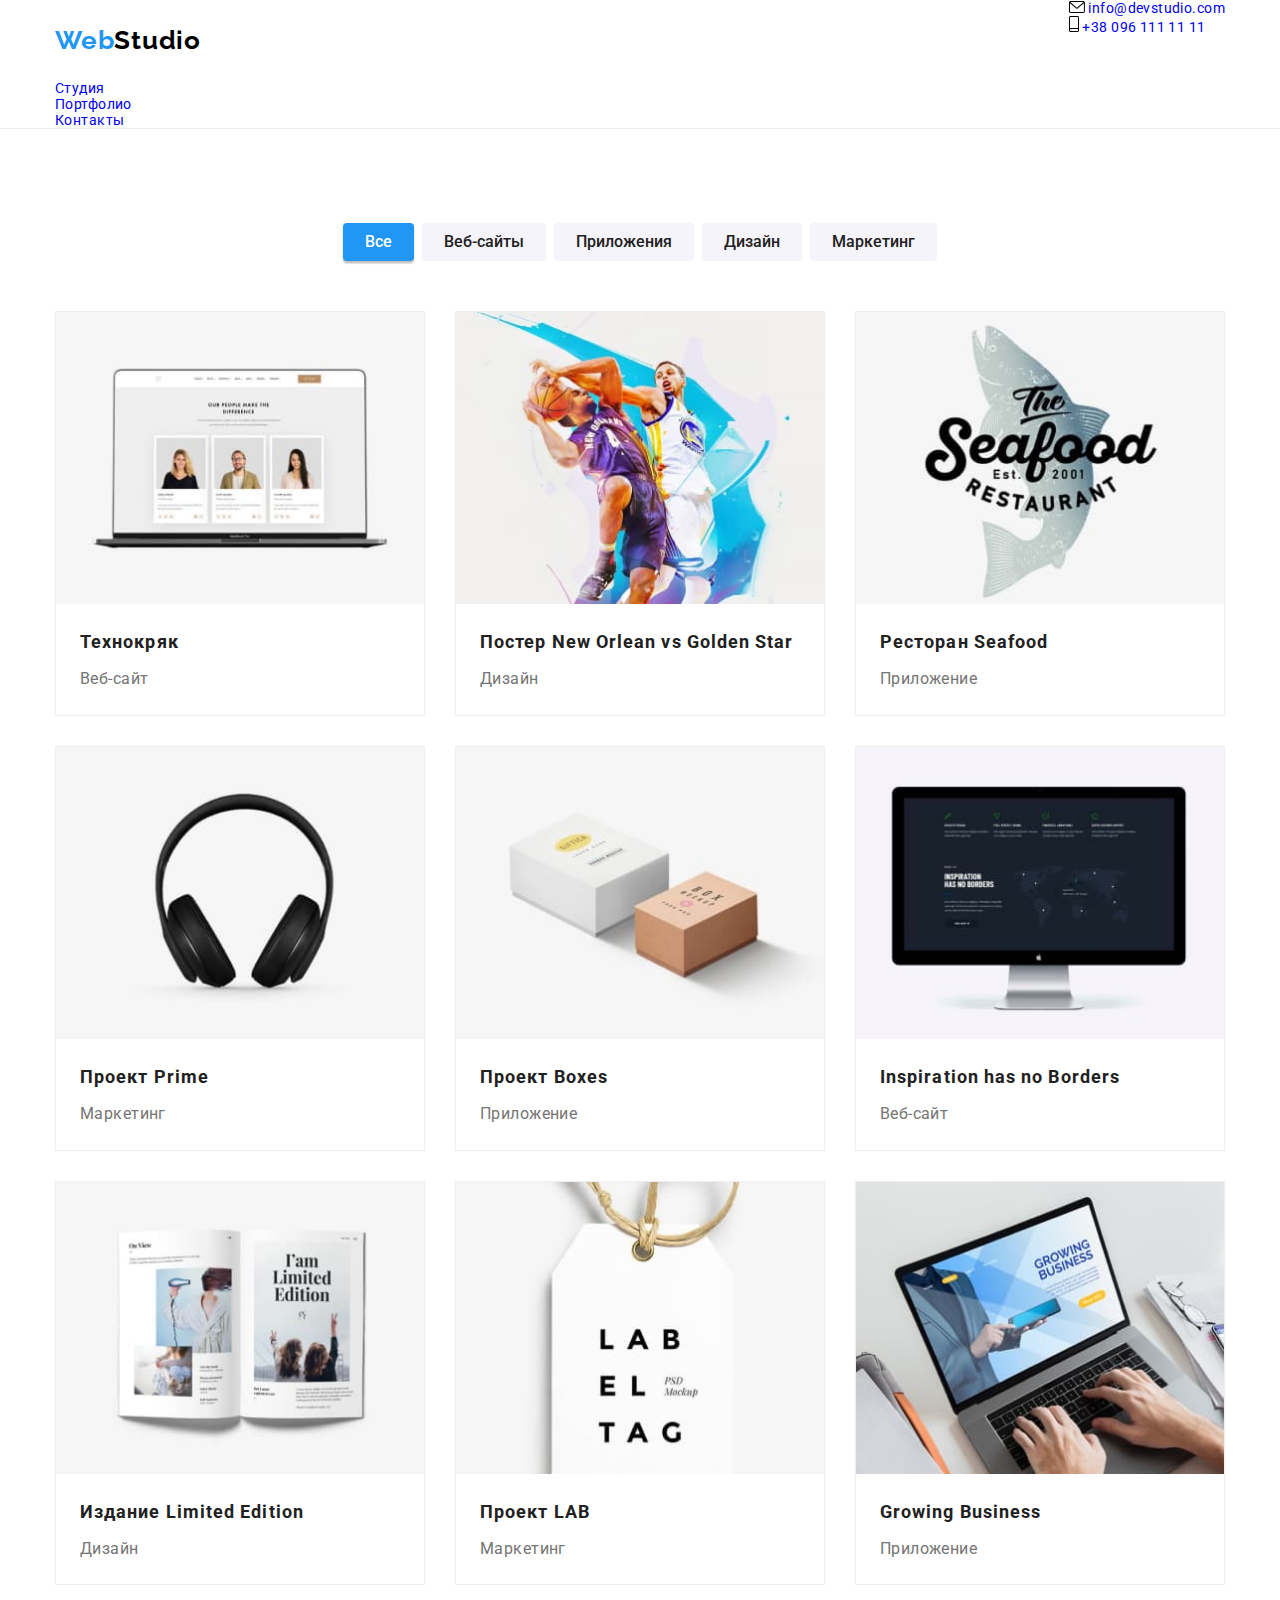
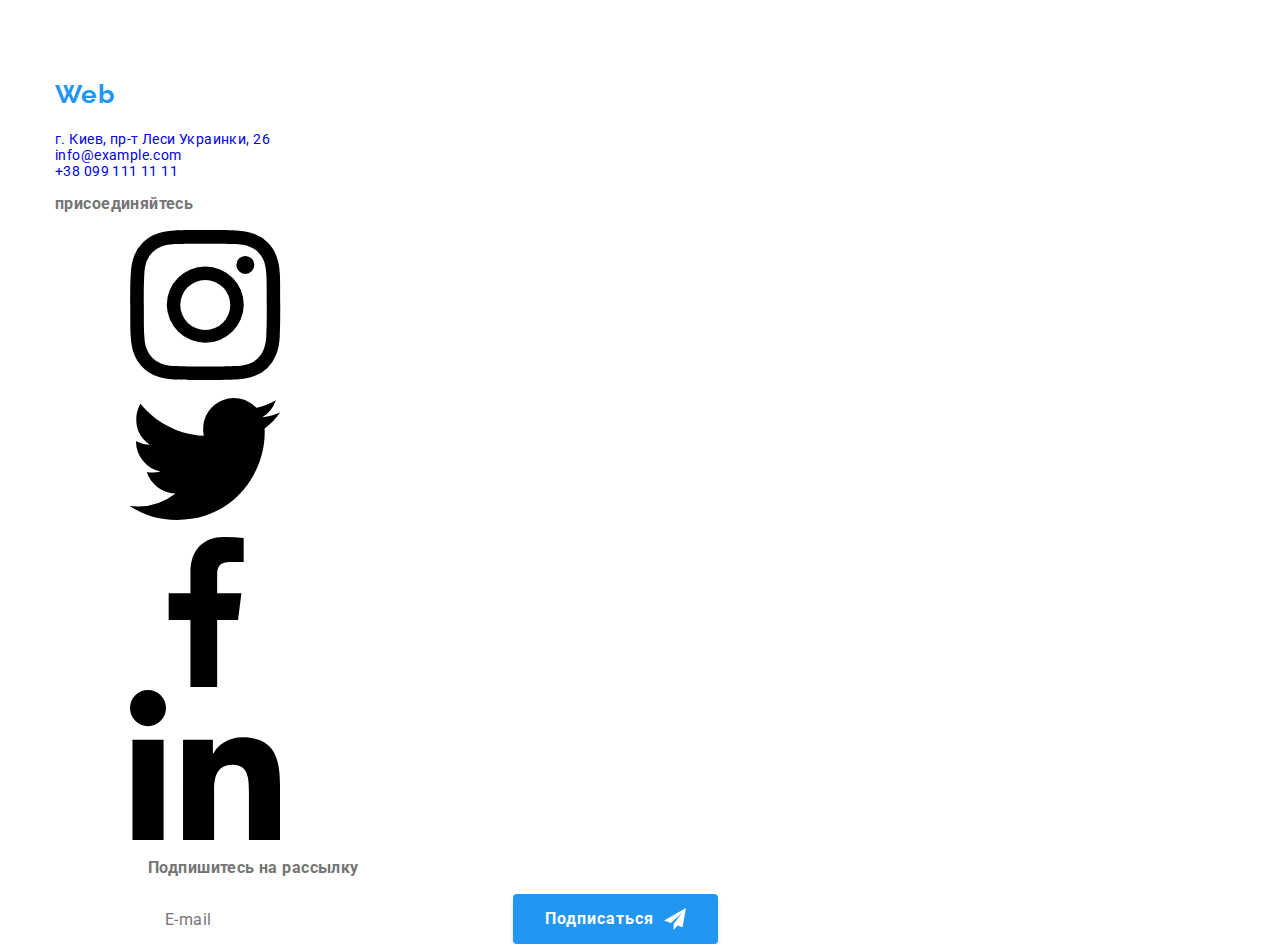
==== portfolio.html @ e9472a6f "Добавляет мобильное меню" ====
<!DOCTYPE html>
<html lang="ru">
<head>
    <meta charset="UTF-8">
    <meta name="viewport" content="width=device-width, initial-scale=1.0">
    <title>Portfolio</title>
    <link rel="preconnect" href="https://fonts.gstatic.com">
    <link href="https://fonts.googleapis.com/css2?family=Raleway:wght@700&family=Roboto:wght@400;500;700;900&display=swap" rel="stylesheet">
    <link rel="stylesheet" href="./css/main.min.css">
</head>
<body>
    <!-- Шапка страницы -->
    <header class="page-header">
        <!-- Главная навигация -->
        <div class="container main-nav">
    <nav class="page-header__nav">
        <a class="logo" href="./index.html">
            Web<span class="logo logo--studio">Studio</span>
        </a>
        <ul class="site-menu">
            <li class="site-menu__item"><a href="./index.html" class="site-menu__link">Студия</a></li>
            <li class="site-menu__item"><a href="#" class="site-menu__link current">Портфолио</a></li>
            <li class="site-menu__item"><a href="#" class="site-menu__link">Контакты</a></li>
        </ul>
    </nav>
    <ul class="contact-nav">
        <li class="contact-nav__item"><a href="mailto:info@devstudio.com" class="contact-nav__link">
            <svg class="contact-nav__icon" width="16" height="12">
                <use href="./images/icons.svg#icon-envelope"></use>
            </svg>
            info@devstudio.com</a></li>
        <li class="contact-nav__item"><a href="tel:+380961111111" class="contact-nav__link">
            <svg class="contact-nav__icon" width="10" height="16">
                <use href="./images/icons.svg#icon-smartphone"></use>
            </svg>
            +38 096 111 11 11</a></li> 
    </ul>    
        </div>
    </header>
    <main>
        <section class="portfolio">
            <div class="container">
                <h1 class="visually-hidden">Портфолио</h1>
            <ul class="portfolio__nav">
                <li class="portfolio__list">
                    <button type="button" class="portfolio__button current">Все</button>
                </li>
                <li class="portfolio__list">
                    <button type="button" class="portfolio__button">Веб-сайты</button>
                </li>
                <li class="portfolio__list">
                    <button type="button" class="portfolio__button">Приложения</button>
                </li>
                <li class="portfolio__list">
                    <button type="button" class="portfolio__button">Дизайн</button>
                </li>
                <li class="portfolio__list">
                    <button type="button" class="portfolio__button">Маркетинг</button>
                </li>
            </ul>
            <ul class="portfolio-set">
                <li class="portfolio-set__item">
                    <div class="portfolio-card">
                        <a href="#" class="portfolio-card__link">
                            <div class="portfolio-card__thumb">
                                <img src="./images/technokriak.jpg" alt="Технокряк" width="370">
                                <div class="portfolio-card__overlay">
                                    <p class="portfolio-card__desc">Технокряк это современная площадка распространения коронавируса. Компании используют эту платформу для цифрового шпионажа и атак на защищённые сервера конкурентов.</p>
                                </div>
                            </div>
                            <div class="card-card__content">
                                <h2 class="portfolio-card__title">Технокряк</h2>
                                <p class="portfolio-card__type">Веб-сайт</p>
                            </div>
                        </a>
                    </div>
                </li>
                <li class="portfolio-set__item">
                    <div class="portfolio-card">
                    <a href="#" class="portfolio-card__link">
                        <div class="portfolio-card__thumb">
                            <img src="./images/poster.jpg" alt="Постер New Orlean vs Golden Star" width="370">
                            <div class="portfolio-card__overlay">
                                <p class="portfolio-card__desc">Технокряк это современная площадка распространения коронавируса. Компании используют эту платформу для цифрового шпионажа и атак на защищённые сервера конкурентов.</p>
                            </div>                        
                        </div>
                    <div class="card-card__content">
                        <h2 class="portfolio-card__title">Постер New Orlean vs Golden Star</h2>
                        <p class="portfolio-card__type">Дизайн</p>
                    </div>
                    </a>
                    </div>
                </li>
                <li class="portfolio-set__item">
                    <div class="portfolio-card">
                    <a href="#" class="portfolio-card__link">
                        <div class="portfolio-card__thumb">
                            <img src="./images/restaurant.jpg" alt="Постер New Orlean vs Golden Star" width="370">
                            <div class="portfolio-card__overlay">
                                <p class="portfolio-card__desc">Технокряк это современная площадка распространения коронавируса. Компании используют эту платформу для цифрового шпионажа и атак на защищённые сервера конкурентов.</p>
                            </div>                        
                        </div>
                    <div class="card-card__content">
                        <h2 class="portfolio-card__title">Ресторан Seafood</h2>
                        <p class="portfolio-card__type">Приложение</p>
                    </div>
                    </a>
                    </div> 
                </li>
                <li class="portfolio-set__item">
                    <div class="portfolio-card">
                    <a href="#" class="portfolio-card__link">
                        <div class="portfolio-card__thumb">
                            <img src="./images/prime.jpg" alt="Проект Prime" width="370">
                            <div class="portfolio-card__overlay">
                                <p class="portfolio-card__desc">Технокряк это современная площадка распространения коронавируса. Компании используют эту платформу для цифрового шпионажа и атак на защищённые сервера конкурентов.</p>
                            </div>                        
                        </div>
                    <div class="card-card__content">
                        <h2 class="portfolio-card__title">Проект Prime</h2>
                        <p class="portfolio-card__type">Маркетинг</p>
                    </div>
                    </a>
                    </div>
                </li>
                <li class="portfolio-set__item">
                    <div class="portfolio-card">
                    <a href="#" class="portfolio-card__link">
                        <div class="portfolio-card__thumb">
                            <img src="./images/boxes.jpg" alt="Проект Boxes" width="370">
                            <div class="portfolio-card__overlay">
                                <p class="portfolio-card__desc">Технокряк это современная площадка распространения коронавируса. Компании используют эту платформу для цифрового шпионажа и атак на защищённые сервера конкурентов.</p>
                            </div>                        
                        </div>
                    <div class="card-card__content">
                        <h2 class="portfolio-card__title">Проект Boxes</h2>
                        <p class="portfolio-card__type">Приложение</p>
                    </div>
                    </a>
                    </div>
                </li>
                <li class="portfolio-set__item">
                    <div class="portfolio-card">
                    <a href="#" class="portfolio-card__link">
                        <div class="portfolio-card__thumb">
                            <img src="./images/inspiration.jpg" alt="Проект Boxes" width="370">
                            <div class="portfolio-card__overlay">
                                <p class="portfolio-card__desc">Технокряк это современная площадка распространения коронавируса. Компании используют эту платформу для цифрового шпионажа и атак на защищённые сервера конкурентов.</p>
                            </div>                        
                        </div>
                    <div class="card-card__content">
                        <h2 class="portfolio-card__title">Inspiration has no Borders</h2>
                        <p class="portfolio-card__type">Веб-сайт</p>
                    </div>
                    </a>
                    </div>
                </li>
                <li class="portfolio-set__item">
                    <div class="portfolio-card">
                    <a href="#" class="portfolio-card__link">
                        <div class="portfolio-card__thumb">
                            <img src="./images/limited-edition.jpg" alt="Издание Limited Edition" width="370">
                            <div class="portfolio-card__overlay">
                                <p class="portfolio-card__desc">Технокряк это современная площадка распространения коронавируса. Компании используют эту платформу для цифрового шпионажа и атак на защищённые сервера конкурентов.</p>
                            </div>                        
                        </div>
                    <div class="card-card__content">
                        <h2 class="portfolio-card__title">Издание Limited Edition</h2>
                        <p class="portfolio-card__type">Дизайн</p>
                    </div>
                    </a>
                    </div>
                </li>
                <li class="portfolio-set__item">
                    <div class="portfolio-card">
                    <a href="#" class="portfolio-card__link">
                        <div class="portfolio-card__thumb">
                            <img src="./images/lab.jpg" alt="Проект LAB" width="370">
                            <div class="portfolio-card__overlay">
                                <p class="portfolio-card__desc">Технокряк это современная площадка распространения коронавируса. Компании используют эту платформу для цифрового шпионажа и атак на защищённые сервера конкурентов.</p>
                            </div>                        
                        </div>
                    <div class="card-card__content">
                        <h2 class="portfolio-card__title">Проект LAB</h2>
                        <p class="portfolio-card__type">Маркетинг</p>
                    </div>
                    </a>
                    </div>
                </li>
                <li class="portfolio-set__item">
                    <div class="portfolio-card">
                    <a href="#" class="portfolio-card__link">
                        <div class="portfolio-card__thumb">
                            <img src="./images/growing-business.jpg" alt="Growing Business" width="370">
                            <div class="portfolio-card__overlay">
                                <p class="portfolio-card__desc">Технокряк это современная площадка распространения коронавируса. Компании используют эту платформу для цифрового шпионажа и атак на защищённые сервера конкурентов.</p>
                            </div>                        
                        </div>
                    <div class="card-card__content">
                        <h2 class="portfolio-card__title">Growing Business</h2>
                        <p class="portfolio-card__type">Приложение</p>
                    </div>
                    </a>
                    </div>
                </li>
            </ul>
            </div>
        </section>
    </main>
    <footer>
        <div class="container">
            <div class="footer">
            <div class="footer__nav">
            <a class="logo logo__footer" href="./index.html">
                Web<span class="logo__footer logo__footer--studio">Studio</span>
            </a>
            <address>
                <a href="https://www.google.com/maps/place/%D0%B1%D1%83%D0%BB%D1%8C%D0%B2%D0%B0%D1%80+%D0%9B%D0%B5%D1%81%D1%96+%D0%A3%D0%BA%D1%80%D0%B0%D1%97%D0%BD%D0%BA%D0%B8,+26,+%D0%9A%D0%B8%D1%97%D0%B2,+02000/@50.4265807,30.5361971,17z/data=!3m1!4b1!4m5!3m4!1s0x40d4cf0e033ecbe9:0x57a4dffefec77da0!8m2!3d50.4265807!4d30.5383858" class="footer__address">г. Киев, пр-т Леси Украинки, 26</a>
                <ul>        
                    <li>
                        <a href="mailto:info@example.com" class="footer__contact">info@example.com</a>
                    </li>
                    <li>
                        <a href="tel:+380991111111" class="footer__contact">+38 099 111 11 11</a>
                    </li>
                </ul>
            </address>
            </div>
            <div class="footer__social">
                <h3 class="footer__title">присоединяйтесь</h3>
                <ul class="social">
                    <li class="social__item">
                        <a href="#" class="footer__social-link">
                            <svg class="footer__social-icon">
                                <use href="./images/icons.svg#icon-instagram"></use>
                            </svg>
                        </a>
                    </li>
                    <li class="social__item">
                        <a href="#" class="footer__social-link">
                            <svg class="footer__social-icon">
                                <use href="./images/icons.svg#icon-twitter"></use>
                            </svg>
                        </a>
                    </li>
                    <li class="social__item">
                        <a href="#" class="footer__social-link">
                            <svg class="footer__social-icon">
                                <use href="./images/icons.svg#icon-facebook"></use>
                            </svg>
                        </a>
                    </li>
                    <li class="social__item">
                        <a href="#" class="footer__social-link">
                            <svg class="footer__social-icon">
                                <use href="./images/icons.svg#icon-linkedin"></use>
                            </svg>
                        </a>
                    </li>
                </ul>
            </div>
            <div class="sign-up">
                <h3 class="footer__title">Подпишитесь на рассылку</h3>
                <form class="sign-up__form" autocomplete="on">
                    <div class="sign-up__field">
                        <input type="email" class="sign-up__mail-input" name="mail" id="mail" placeholder="E-mail" autocomplete="on">
                        <button type="submit" class="button button--sign">Подписаться
                            <svg class="sign-up__icon">
                                <use href="./images/icons.svg#icon-send"></use>
                            </svg>
                        </button>
                    </div>
                </form>
            </div>
            </div>
        </div>
    </footer>
</body>

</html>
---- css/main.min.css ----
/*! modern-normalize v1.0.0 | MIT License | https://github.com/sindresorhus/modern-normalize */ul{list-style:none}a{text-decoration:none}code,kbd,samp,pre{font-family:'Open Sans', sans-serif;font-size:1em}*,*::before,*::after{-webkit-box-sizing:border-box;box-sizing:border-box}:root{-moz-tab-size:4;-o-tab-size:4;tab-size:4}html{line-height:1.15;-webkit-text-size-adjust:100%}body{margin:0;padding:0}body{font-family:system-ui,-apple-system,"Segoe UI",Roboto,Helvetica,Arial,sans-serif,"Apple Color Emoji","Segoe UI Emoji"}hr{height:0;color:inherit}abbr[title]{-webkit-text-decoration:underline dotted;text-decoration:underline dotted}b,strong{font-weight:bolder}small{font-size:80%}sub,sup{font-size:75%;line-height:0;position:relative;vertical-align:baseline}sub{bottom:-0.25em}sup{top:-0.5em}table{text-indent:0;border-color:inherit}button,input,optgroup,select,textarea{font-family:inherit;font-size:100%;line-height:1.15;margin:0}address{font-style:normal}button,select{text-transform:none}button,[type='button'],[type='reset'],[type='submit']{-webkit-appearance:button}::-moz-focus-inner{border-style:none;padding:0}:-moz-focusring{outline:1px dotted ButtonText}:-moz-ui-invalid{box-shadow:none}legend{padding:0}progress{vertical-align:baseline}::-webkit-inner-spin-button,::-webkit-outer-spin-button{height:auto}[type='search']{-webkit-appearance:textfield;outline-offset:-2px}::-webkit-search-decoration{-webkit-appearance:none}::-webkit-file-upload-button{-webkit-appearance:button;font:inherit}summary{display:list-item}:root{--dark-text: #212121;--colorful-text: #2196F3;--dark-logo: #000000;--main-light: #FFFFFF;--main-text: #757575;--light-text-op60: rgba(255, 255, 255, 0.6);--back-dark: #2F303A;--back-light: #F5F4FA;--social-link-col: #AFB1B8;--social-back: rgba(255, 255, 255, 0.1);--proects-back: rgba(47, 48, 58, 0.8);--portfolio-back: rgba(33, 150, 243, 0.9);--modal-back: rgba(0, 0, 0, 0.2);--close-button: rgba(0, 0, 0, 0.1);--input-border: rgba(33, 33, 33, 0.2);--card-set-gap: 30px;--timing-function: cubic-bezier(0.4, 0, 0.2, 1)}.visually-hidden{position:absolute;width:1px;height:1px;margin:-1px;border:0;padding:0;white-space:nowrap;-webkit-clip-path:inset(100%);clip-path:inset(100%);clip:rect(0 0 0 0);overflow:hidden}ul{padding:0;margin:0}img{display:block;max-width:100%;height:auto}body{background-color:var(--main-light);color:var(--main-text);font-family:"Roboto", sans-serif;letter-spacing:0.03em;font-weight:400;font-size:14px}.container{min-width:320px;max-width:1200px;padding:0 15px;margin:0 auto}header{border-bottom:1px solid #ECECEC}.main-nav{display:-webkit-box;display:-ms-flexbox;display:flex;-webkit-box-pack:justify;-ms-flex-pack:justify;justify-content:space-between}.page-header__menu{display:none}@media screen and (min-width: 768px){.page-header__menu{display:-webkit-box;display:-ms-flexbox;display:flex}}.logo{display:block;padding-bottom:16px;padding-top:16px;font-family:"Raleway", sans-serif;font-weight:700;font-size:24px;line-height:1.2;letter-spacing:0.03em;color:var(--colorful-text)}@media screen and (min-width: 768px){.logo{padding-bottom:26px;padding-top:26px}}@media screen and (min-width: 1200px){.logo{padding-bottom:24px;padding-top:25px;font-size:26px}}.logo--studio{display:inline;color:var(--dark-logo)}.logo__footer{display:inline-block;margin-bottom:20px;padding-top:0;padding-bottom:0}.logo__footer--studio{color:var(--main-light);margin-bottom:0}.menu-container{position:fixed;top:0;left:0;width:100vw;height:100vh;padding:48px 40px;background-color:tomato;-webkit-transform:translateX(100%);transform:translateX(100%);-webkit-transition:-webkit-transform 250ms var(--timing-function);transition:-webkit-transform 250ms var(--timing-function);transition:transform 250ms var(--timing-function);transition:transform 250ms var(--timing-function), -webkit-transform 250ms var(--timing-function)}.menu-container.is-open{-webkit-transform:translateX(0);transform:translateX(0)}.menu-toggle{min-height:40px;min-width:40px;display:-webkit-box;display:-ms-flexbox;display:flex;-webkit-box-align:center;-ms-flex-align:center;align-items:center;-webkit-box-pack:center;-ms-flex-pack:center;justify-content:center;background-color:transparent;cursor:pointer;border:none;border-radius:50%;outline:none}.menu-toggle:hover,.menu-toggle:focus{fill:var(--colorful-text)}@media (min-width: 768px){.menu-toggle{display:none}}.menu-container .menu-toggle{position:absolute;top:10px;right:15px;color:#fff}.mobile-menu{padding:0;margin:0;list-style:none}.mobile-menu__link{display:block;padding:10px;color:green;text-decoration:none}.button{display:inline-block;border-radius:4px;padding:10px 32px;min-width:200px;color:var(--main-light);background-color:var(--colorful-text);font-family:inherit;font-weight:700;font-size:16px;line-height:1.9;letter-spacing:0.06em;text-align:center;-webkit-box-shadow:0px 4px 4px rgba(0,0,0,0.15);box-shadow:0px 4px 4px rgba(0,0,0,0.15);border:none;cursor:pointer}.button--form{display:block;margin:0 auto;-webkit-transition:background-color 250ms var(--timing-function);transition:background-color 250ms var(--timing-function)}.button--form:hover,.button--form:focus{background-color:#188CE8}.button--sign{display:-webkit-box;display:-ms-flexbox;display:flex;-webkit-box-align:center;-ms-flex-align:center;align-items:center;height:50px;margin-left:12px}.sign-up{width:570px;margin-left:93px}.sign-up__mail-input{display:block;width:358px;height:50px;background-color:transparent;padding:15px 16px;font-family:inherit;font-weight:400;font-size:16px;line-height:1.25;letter-spacing:0.03em;color:var(--light-text-op60);border-radius:4px;border:1px solid rgba(255,255,255,0.3)}.sign-up__field{display:-webkit-box;display:-ms-flexbox;display:flex}.sign-up__icon{width:24px;height:24px;margin-left:10px}.backdrop{position:fixed;top:0;left:0;z-index:2;width:100%;height:100%;background-color:var(--modal-back);-webkit-transform:scale(1);transform:scale(1);opacity:1;visibility:visible;-webkit-transition:opacity 250ms var(--timing-function),visibility 250ms var(--timing-function),-webkit-transform 250ms var(--timing-function);transition:opacity 250ms var(--timing-function),visibility 250ms var(--timing-function),-webkit-transform 250ms var(--timing-function);transition:opacity 250ms var(--timing-function),transform 250ms var(--timing-function),visibility 250ms var(--timing-function);transition:opacity 250ms var(--timing-function),transform 250ms var(--timing-function),visibility 250ms var(--timing-function),-webkit-transform 250ms var(--timing-function)}.backdrop--is-hidden{opacity:0;pointer-events:none;visibility:hidden;-webkit-transform:scale(1.1);transform:scale(1.1)}.backdrop--is-hidden .modal{-webkit-transform:translate(-50%, -50%) scale(1.1);transform:translate(-50%, -50%) scale(1.1)}.modal{position:absolute;top:50%;left:50%;-webkit-transform:translate(-50%, -50%) scale(1);transform:translate(-50%, -50%) scale(1);min-height:581px;width:528px;overflow-y:auto;padding:40px;-webkit-transition:-webkit-transform 250ms var(--timing-function);transition:-webkit-transform 250ms var(--timing-function);transition:transform 250ms var(--timing-function);transition:transform 250ms var(--timing-function), -webkit-transform 250ms var(--timing-function);background-color:var(--main-light)}.modal__close{position:absolute;top:8px;right:8px;height:30px;width:30px;display:-webkit-box;display:-ms-flexbox;display:flex;-webkit-box-pack:center;-ms-flex-pack:center;justify-content:center;-webkit-box-align:center;-ms-flex-align:center;align-items:center;border-radius:50px;padding:6px;background-color:var(--main-light);border:1px solid var(--close-button)}.modal__close:hover .modal__close-icon,.modal__close:focus .modal__close-icon{fill:var(--colorful-text);cursor:pointer}.modal__close-icon{fill:currentColor;-webkit-transition:fill 250ms var(--timing-function);transition:fill 250ms var(--timing-function)}.form{width:100%}.form__title{margin:0 0 12px 0;padding:0;font-weight:700;font-size:20px;line-height:1.172;text-align:center;letter-spacing:0.03em;color:var(--dark-text)}.form__field{display:-webkit-box;display:-ms-flexbox;display:flex;-webkit-box-orient:vertical;-webkit-box-direction:normal;-ms-flex-direction:column;flex-direction:column;position:relative;margin-bottom:10px}.form__field:focus-within{cursor:pointer}.form__field:focus-within>.form__icon{fill:var(--colorful-text)}.form__field:focus-within>.form__input,.form__field:focus-within>.form-textarea{border:1px solid var(--colorful-text);outline:none}.form__field:active>.form__input,.form__field:active>.form-textarea{border:1px solid var(--colorful-text);outline:none}.form__label{margin-bottom:4px;color:var(--main-text);font:inherit;font-weight:400;font-size:12px;line-height:1.172;letter-spacing:0.01em}.form__input,.form-textarea{width:100%;margin:0;padding:11px 42px;font-family:inherit;font-weight:400;font-size:12px;line-height:1.172;letter-spacing:0.01em;color:var(--main-text);border-radius:4px;border:1px solid var(--input-border);-webkit-transition:border 250ms var(--timing-function);transition:border 250ms var(--timing-function)}.form__input:focus-within,.form-textarea:focus-within{cursor:pointer}.form__icon{position:absolute;display:inline-block;top:50%;left:12px;-webkit-transition:fill 250ms var(--timing-function);transition:fill 250ms var(--timing-function)}.textarea-field{margin-bottom:20px}.form-textarea{padding:12px 16px;resize:none;width:448px;height:120px}.checkbox{position:absolute;width:1px;height:1px;margin:-1px;border:0;padding:0;white-space:nowrap;-webkit-clip-path:inset(100%);clip-path:inset(100%);clip:rect(0 0 0 0);overflow:hidden}.checkbox:checked+.checkbox__icon{border:none}.checkbox:checked+.checkbox__icon use{display:block}.checkbox__icon{border:2px solid #2a2a2a;border-radius:1px}.checkbox__icon use{display:none}.checkbox__label{display:-webkit-box;display:-ms-flexbox;display:flex;-webkit-box-pack:center;-ms-flex-pack:center;justify-content:center;-webkit-box-align:center;-ms-flex-align:center;align-items:center;margin-bottom:30px}.checkbox__label:hover{cursor:pointer}.checkbox__text{margin-left:8px;font-family:inherit;font-weight:400;font-size:14px;line-height:1.714;letter-spacing:0.03em;color:var(-main-text)}.checkbox__policy{font-family:inherit;font-weight:400;font-size:14px;line-height:1.714;letter-spacing:0.03em;color:var(--colorful-text);text-decoration:underline}.section__title{margin-top:0;margin-bottom:50px;color:var(--dark-text);font-weight:700;font-size:36px;line-height:1.2;text-align:center}.portfolio{padding-top:94px;padding-bottom:94px}.portfolio__nav{display:-webkit-box;display:-ms-flexbox;display:flex;-webkit-box-pack:center;-ms-flex-pack:center;justify-content:center;margin-bottom:50px}.portfolio__nav .portfolio__list:not(:last-child){margin-right:8px}.portfolio__button{display:block;border-radius:4px;padding:6px 22px;color:var(--dark-text);background-color:var(--back-light);font-family:inherit;font-size:16px;font-weight:500;line-height:1.6;text-align:center;border:none;cursor:pointer;-webkit-transition:color 250ms var(--timing-function),background-color 250ms var(--timing-function),-webkit-box-shadow 250ms var(--timing-function);transition:color 250ms var(--timing-function),background-color 250ms var(--timing-function),-webkit-box-shadow 250ms var(--timing-function);transition:color 250ms var(--timing-function),background-color 250ms var(--timing-function),box-shadow 250ms var(--timing-function);transition:color 250ms var(--timing-function),background-color 250ms var(--timing-function),box-shadow 250ms var(--timing-function),-webkit-box-shadow 250ms var(--timing-function)}.portfolio__button:hover,.portfolio__button:focus,.portfolio__button.current{color:var(--main-light);background-color:var(--colorful-text);-webkit-box-shadow:0px 3px 1px rgba(0,0,0,0.1),0px 1px 2px rgba(0,0,0,0.08),0px 2px 2px rgba(0,0,0,0.12);box-shadow:0px 3px 1px rgba(0,0,0,0.1),0px 1px 2px rgba(0,0,0,0.08),0px 2px 2px rgba(0,0,0,0.12)}.portfolio-set{padding:0;margin:0;list-style:none;display:-webkit-box;display:-ms-flexbox;display:flex;-ms-flex-wrap:wrap;flex-wrap:wrap;margin-left:calc( -1 * var(--card-set-gap));margin-top:calc( -1 * var(--card-set-gap))}.portfolio-set>.portfolio-set__item{-ms-flex-preferred-size:calc(100% / 3 - var(--card-set-gap));flex-basis:calc(100% / 3 - var(--card-set-gap));margin-left:var(--card-set-gap);margin-top:var(--card-set-gap)}.portfolio-card{border:1px solid #EEEEEE;cursor:pointer}.portfolio-card:hover .portfolio-card__overlay{-webkit-transform:translateY(0);transform:translateY(0);opacity:1}.portfolio-card:hover .portfolio-card__desc{opacity:1}.portfolio-card__thumb{position:relative;overflow:hidden}.portfolio-card__overlay{display:-webkit-box;display:-ms-flexbox;display:flex;position:absolute;top:0;left:0;width:100%;height:100%;background-color:var(--portfolio-back);-webkit-transform:translateY(100%);transform:translateY(100%);-webkit-transition:opacity 250ms var(--timing-function),-webkit-transform 250ms var(--timing-function);transition:opacity 250ms var(--timing-function),-webkit-transform 250ms var(--timing-function);transition:transform 250ms var(--timing-function),opacity 250ms var(--timing-function);transition:transform 250ms var(--timing-function),opacity 250ms var(--timing-function),-webkit-transform 250ms var(--timing-function);opacity:0}.portfolio-card__desc{position:absolute;top:50%;left:50%;-webkit-transform:translate(-50%, -50%);transform:translate(-50%, -50%);opacity:0;width:100%;height:100%;margin:0;padding:63px 24px;font-weight:400;font-size:18px;line-height:1.56;letter-spacing:0.03em;color:var(--main-light)}.card-card__content{padding:20px 24px}.portfolio-card__title{margin-top:0;margin-bottom:4px;color:var(--dark-text);font-weight:700;font-size:18px;line-height:2;letter-spacing:0.06em}.portfolio-card__type{margin-top:0;margin-bottom:0;font-size:16px;line-height:1.9;color:var(--main-text)}.portfolio-card__link{-webkit-transition:-webkit-box-shadow 250ms var(--timing-function);transition:-webkit-box-shadow 250ms var(--timing-function);transition:box-shadow 250ms var(--timing-function);transition:box-shadow 250ms var(--timing-function), -webkit-box-shadow 250ms var(--timing-function)}.portfolio-card__link:hover,.portfolio-card__link:focus{display:block;-webkit-box-shadow:0px 1px 1px rgba(0,0,0,0.12),0px 4px 4px rgba(0,0,0,0.06),1px 4px 6px rgba(0,0,0,0.16);box-shadow:0px 1px 1px rgba(0,0,0,0.12),0px 4px 4px rgba(0,0,0,0.06),1px 4px 6px rgba(0,0,0,0.16)}.portfolio-card__link:focus .portfolio-card__overlay{-webkit-transform:translateY(0);transform:translateY(0);opacity:1}.portfolio-card__link:focus .portfolio-card__desc{opacity:1}
/*# sourceMappingURL=main.min.css.map */
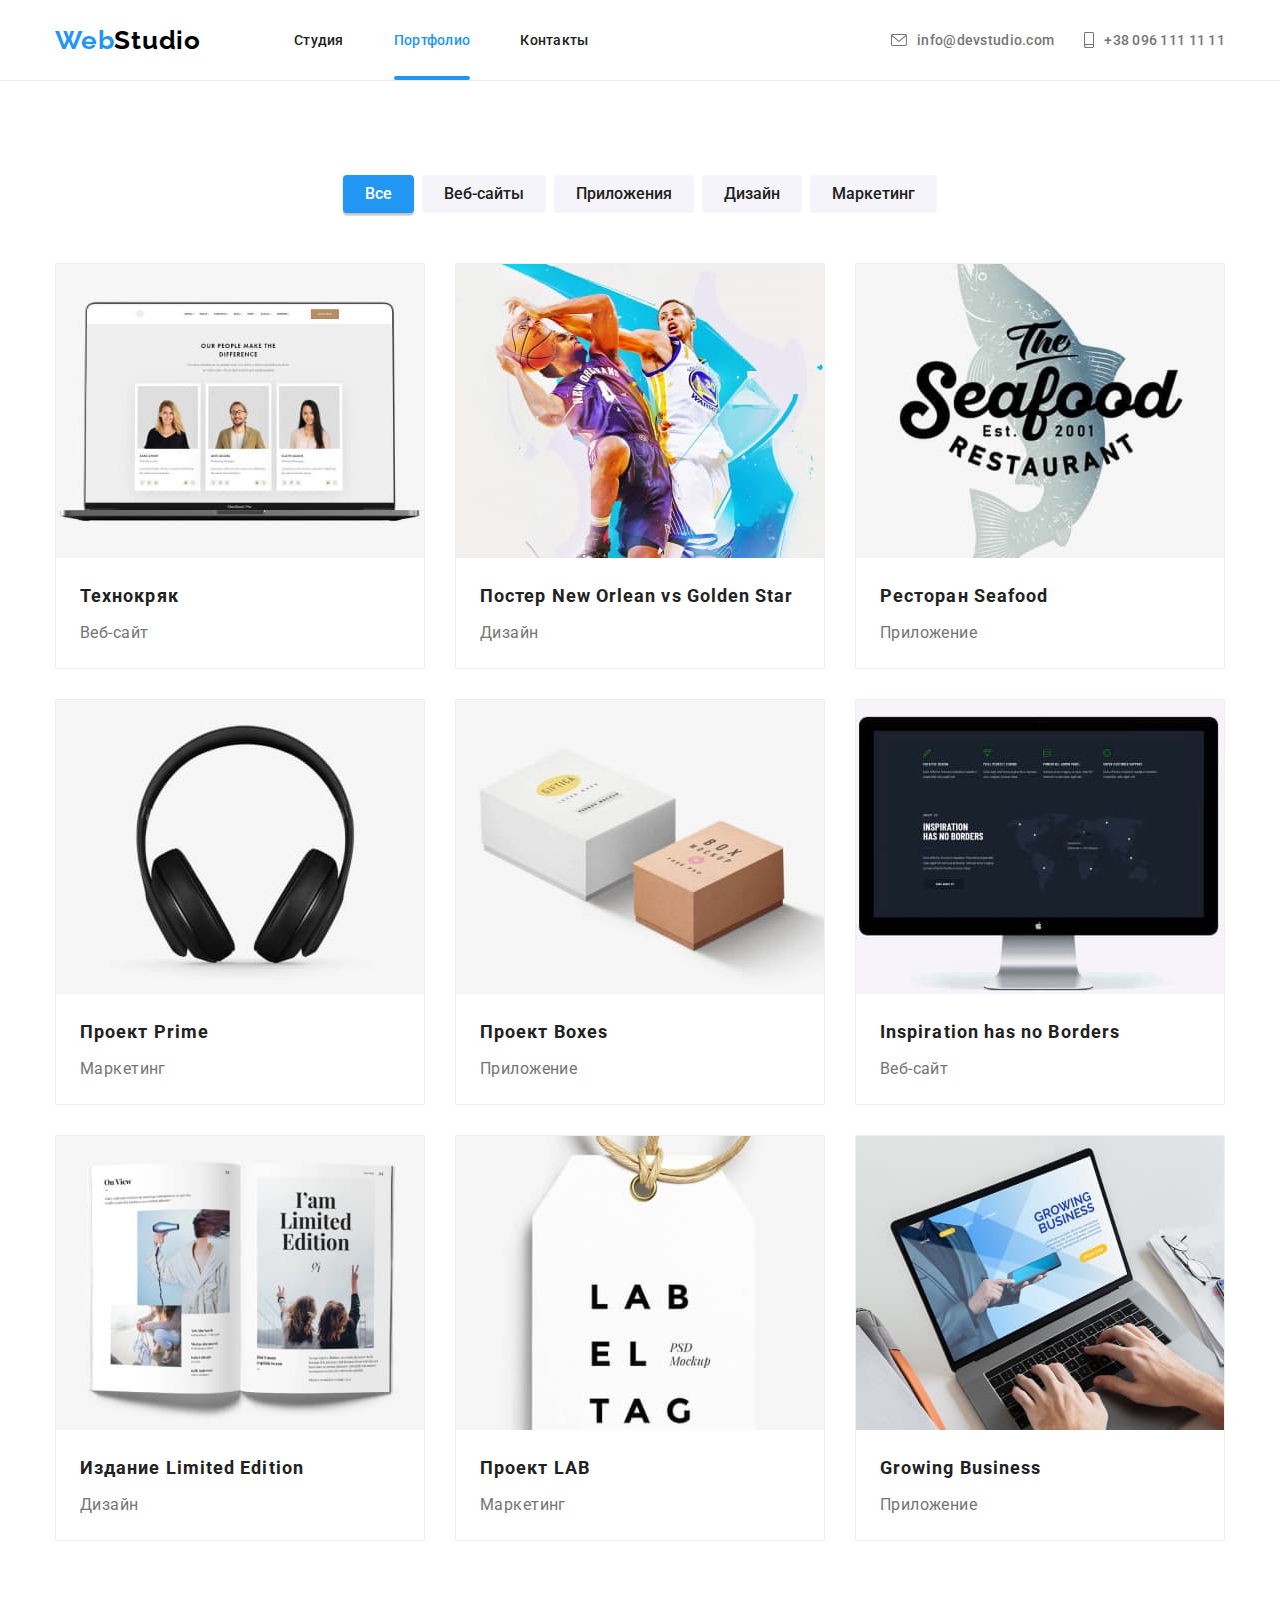
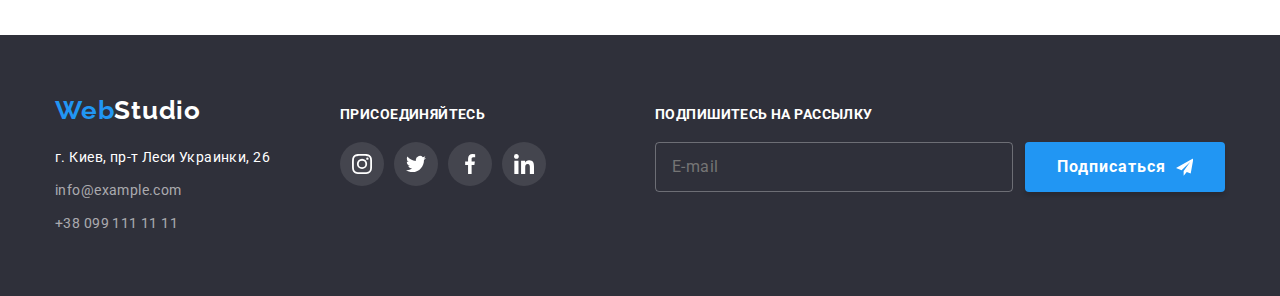
==== commit 6587ff28: "Добавляет версии на мобильный телефон, планшет и декстоп" ====
--- a/portfolio.html
+++ b/portfolio.html
@@ -17,6 +17,11 @@
         <a class="logo" href="./index.html">
             Web<span class="logo logo--studio">Studio</span>
         </a>
+        <button class="menu-toggle js-open-menu" aria-expanded="false" aria-controls="mobile-menu">
+            <svg class="menu-toggle__icon" width="40" height="40">
+                <use href="./images/icons.svg#icon-menu"></use>
+            </svg>
+        </button>
         <ul class="site-menu">
             <li class="site-menu__item"><a href="./index.html" class="site-menu__link">Студия</a></li>
             <li class="site-menu__item"><a href="#" class="site-menu__link current">Портфолио</a></li>
@@ -63,7 +68,10 @@
                     <div class="portfolio-card">
                         <a href="#" class="portfolio-card__link">
                             <div class="portfolio-card__thumb">
-                                <img src="./images/technokriak.jpg" alt="Технокряк" width="370">
+                                <img class="portfolio-card__img"
+                                srcset="./images/technokriak.jpg 1x, ./images/technokriak@2x.jpg 2x"
+                                src="./images/technokriak.jpg" 
+                                alt="Технокряк">
                                 <div class="portfolio-card__overlay">
                                     <p class="portfolio-card__desc">Технокряк это современная площадка распространения коронавируса. Компании используют эту платформу для цифрового шпионажа и атак на защищённые сервера конкурентов.</p>
                                 </div>
@@ -79,7 +87,10 @@
                     <div class="portfolio-card">
                     <a href="#" class="portfolio-card__link">
                         <div class="portfolio-card__thumb">
-                            <img src="./images/poster.jpg" alt="Постер New Orlean vs Golden Star" width="370">
+                            <img class="portfolio-card__img"
+                            srcset="./images/poster.jpg 1x, ./images/poster@2x.jpg 2x"
+                            src="./images/poster.jpg" 
+                            alt="Постер New Orlean vs Golden Star">
                             <div class="portfolio-card__overlay">
                                 <p class="portfolio-card__desc">Технокряк это современная площадка распространения коронавируса. Компании используют эту платформу для цифрового шпионажа и атак на защищённые сервера конкурентов.</p>
                             </div>                        
@@ -95,7 +106,10 @@
                     <div class="portfolio-card">
                     <a href="#" class="portfolio-card__link">
                         <div class="portfolio-card__thumb">
-                            <img src="./images/restaurant.jpg" alt="Постер New Orlean vs Golden Star" width="370">
+                            <img class="portfolio-card__img"
+                            srcset="./images/restaurant.jpg 1x, ./images/restaurant@2x.jpg 2x"
+                            src="./images/restaurant.jpg" 
+                            alt="Постер New Orlean vs Golden Star">
                             <div class="portfolio-card__overlay">
                                 <p class="portfolio-card__desc">Технокряк это современная площадка распространения коронавируса. Компании используют эту платформу для цифрового шпионажа и атак на защищённые сервера конкурентов.</p>
                             </div>                        
@@ -111,7 +125,10 @@
                     <div class="portfolio-card">
                     <a href="#" class="portfolio-card__link">
                         <div class="portfolio-card__thumb">
-                            <img src="./images/prime.jpg" alt="Проект Prime" width="370">
+                            <img class="portfolio-card__img"
+                            srcset="./images/prime.jpg 1x, ./images/prime@2x.jpg 2x"
+                            src="./images/prime.jpg" 
+                            alt="Проект Prime">
                             <div class="portfolio-card__overlay">
                                 <p class="portfolio-card__desc">Технокряк это современная площадка распространения коронавируса. Компании используют эту платформу для цифрового шпионажа и атак на защищённые сервера конкурентов.</p>
                             </div>                        
@@ -127,7 +144,10 @@
                     <div class="portfolio-card">
                     <a href="#" class="portfolio-card__link">
                         <div class="portfolio-card__thumb">
-                            <img src="./images/boxes.jpg" alt="Проект Boxes" width="370">
+                            <img class="portfolio-card__img"
+                            srcset="./images/boxes.jpg 1x, ./images/boxes@2x.jpg 2x"
+                            src="./images/boxes.jpg" 
+                            alt="Проект Boxes">
                             <div class="portfolio-card__overlay">
                                 <p class="portfolio-card__desc">Технокряк это современная площадка распространения коронавируса. Компании используют эту платформу для цифрового шпионажа и атак на защищённые сервера конкурентов.</p>
                             </div>                        
@@ -143,7 +163,10 @@
                     <div class="portfolio-card">
                     <a href="#" class="portfolio-card__link">
                         <div class="portfolio-card__thumb">
-                            <img src="./images/inspiration.jpg" alt="Проект Boxes" width="370">
+                            <img class="portfolio-card__img"
+                            srcset="./images/inspiration.jpg 1x, ./images/inspiration@2x.jpg 2x"
+                            src="./images/inspiration.jpg" 
+                            alt="Проект Inspiration">
                             <div class="portfolio-card__overlay">
                                 <p class="portfolio-card__desc">Технокряк это современная площадка распространения коронавируса. Компании используют эту платформу для цифрового шпионажа и атак на защищённые сервера конкурентов.</p>
                             </div>                        
@@ -159,7 +182,10 @@
                     <div class="portfolio-card">
                     <a href="#" class="portfolio-card__link">
                         <div class="portfolio-card__thumb">
-                            <img src="./images/limited-edition.jpg" alt="Издание Limited Edition" width="370">
+                            <img class="portfolio-card__img"
+                            srcset="./images/limited-edition.jpg 1x, ./images/limited-edition@2x.jpg 2x"
+                            src="./images/limited-edition.jpg" 
+                            alt="Издание Limited Edition">
                             <div class="portfolio-card__overlay">
                                 <p class="portfolio-card__desc">Технокряк это современная площадка распространения коронавируса. Компании используют эту платформу для цифрового шпионажа и атак на защищённые сервера конкурентов.</p>
                             </div>                        
@@ -175,7 +201,10 @@
                     <div class="portfolio-card">
                     <a href="#" class="portfolio-card__link">
                         <div class="portfolio-card__thumb">
-                            <img src="./images/lab.jpg" alt="Проект LAB" width="370">
+                            <img class="portfolio-card__img"
+                            srcset="./images/lab.jpg 1x, ./images/lab@2x.jpg 2x"
+                            src="./images/lab.jpg" 
+                            alt="Проект LAB">
                             <div class="portfolio-card__overlay">
                                 <p class="portfolio-card__desc">Технокряк это современная площадка распространения коронавируса. Компании используют эту платформу для цифрового шпионажа и атак на защищённые сервера конкурентов.</p>
                             </div>                        
@@ -191,7 +220,10 @@
                     <div class="portfolio-card">
                     <a href="#" class="portfolio-card__link">
                         <div class="portfolio-card__thumb">
-                            <img src="./images/growing-business.jpg" alt="Growing Business" width="370">
+                            <img class="portfolio-card__img"
+                            srcset="./images/growing-business.jpg 1x, ./images/growing-business@2x.jpg 2x"
+                            src="./images/growing-business.jpg" 
+                            alt="Growing Business">
                             <div class="portfolio-card__overlay">
                                 <p class="portfolio-card__desc">Технокряк это современная площадка распространения коронавируса. Компании используют эту платформу для цифрового шпионажа и атак на защищённые сервера конкурентов.</p>
                             </div>                        
@@ -210,6 +242,7 @@
     <footer>
         <div class="container">
             <div class="footer">
+            <div class="footer__social-nav">
             <div class="footer__nav">
             <a class="logo logo__footer" href="./index.html">
                 Web<span class="logo__footer logo__footer--studio">Studio</span>
@@ -259,6 +292,7 @@
                     </li>
                 </ul>
             </div>
+            </div>
             <div class="sign-up">
                 <h3 class="footer__title">Подпишитесь на рассылку</h3>
                 <form class="sign-up__form" autocomplete="on">
@@ -275,6 +309,41 @@
             </div>
         </div>
     </footer>
+    <div class="menu-container js-menu-container" id="mobile-menu">
+        <button class="menu-toggle js-close-menu">
+            <svg class="menu-toggle__icon" width="40" height="40">
+                <use href="./images/icons.svg#icon-menu-close"></use>
+            </svg>
+        </button>
+        <div class="mobile">
+        <ul class="mobile-menu">
+            <li class="mobile-menu__item"><a href="#" class="mobile-menu__link current">Студия</a></li>
+            <li class="mobile-menu__item"><a href="./portfolio.html" class="mobile-menu__link">Портфолио</a></li>
+            <li class="mobile-menu__item"><a href="#" class="mobile-menu__link">Контакты</a></li>
+        </ul>
+        <ul class="mobile-contact">
+            <li class="mobile-contact__item"><a href="mailto:info@devstudio.com" class="mobile-contact__link">
+                info@devstudio.com</a></li>
+            <li class="mobile-contact__item"><a href="tel:+380961111111" class="mobile-contact__link mobile-contact__link--tel">
+                +38 096 111 11 11</a></li> 
+        </ul>
+        <ul class="mobile-social">
+            <li class="mobile-social__item">
+                <a href="#" class="mobile-social__link">Instagram</a>
+            </li>
+            <li class="mobile-social__item">
+                <a href="#" class="mobile-social__link">Twitter</a>
+            </li>
+            <li class="mobile-social__item">
+                <a href="#" class="mobile-social__link">Facebook</a>
+            </li>
+            <li class="mobile-social__item">
+                <a href="#" class="mobile-social__link">Linkedin</a>
+            </li>
+        </ul>
+        </div>
+    </div>
+    <script src="./js/mobile-menu.js"></script>
 </body>
 
 </html>--- a/css/main.min.css
+++ b/css/main.min.css
@@ -1,2 +1,2 @@
-/*! modern-normalize v1.0.0 | MIT License | https://github.com/sindresorhus/modern-normalize */ul{list-style:none}a{text-decoration:none}code,kbd,samp,pre{font-family:'Open Sans', sans-serif;font-size:1em}*,*::before,*::after{-webkit-box-sizing:border-box;box-sizing:border-box}:root{-moz-tab-size:4;-o-tab-size:4;tab-size:4}html{line-height:1.15;-webkit-text-size-adjust:100%}body{margin:0;padding:0}body{font-family:system-ui,-apple-system,"Segoe UI",Roboto,Helvetica,Arial,sans-serif,"Apple Color Emoji","Segoe UI Emoji"}hr{height:0;color:inherit}abbr[title]{-webkit-text-decoration:underline dotted;text-decoration:underline dotted}b,strong{font-weight:bolder}small{font-size:80%}sub,sup{font-size:75%;line-height:0;position:relative;vertical-align:baseline}sub{bottom:-0.25em}sup{top:-0.5em}table{text-indent:0;border-color:inherit}button,input,optgroup,select,textarea{font-family:inherit;font-size:100%;line-height:1.15;margin:0}address{font-style:normal}button,select{text-transform:none}button,[type='button'],[type='reset'],[type='submit']{-webkit-appearance:button}::-moz-focus-inner{border-style:none;padding:0}:-moz-focusring{outline:1px dotted ButtonText}:-moz-ui-invalid{box-shadow:none}legend{padding:0}progress{vertical-align:baseline}::-webkit-inner-spin-button,::-webkit-outer-spin-button{height:auto}[type='search']{-webkit-appearance:textfield;outline-offset:-2px}::-webkit-search-decoration{-webkit-appearance:none}::-webkit-file-upload-button{-webkit-appearance:button;font:inherit}summary{display:list-item}:root{--dark-text: #212121;--colorful-text: #2196F3;--dark-logo: #000000;--main-light: #FFFFFF;--main-text: #757575;--light-text-op60: rgba(255, 255, 255, 0.6);--back-dark: #2F303A;--back-light: #F5F4FA;--social-link-col: #AFB1B8;--social-back: rgba(255, 255, 255, 0.1);--proects-back: rgba(47, 48, 58, 0.8);--portfolio-back: rgba(33, 150, 243, 0.9);--modal-back: rgba(0, 0, 0, 0.2);--close-button: rgba(0, 0, 0, 0.1);--input-border: rgba(33, 33, 33, 0.2);--card-set-gap: 30px;--timing-function: cubic-bezier(0.4, 0, 0.2, 1)}.visually-hidden{position:absolute;width:1px;height:1px;margin:-1px;border:0;padding:0;white-space:nowrap;-webkit-clip-path:inset(100%);clip-path:inset(100%);clip:rect(0 0 0 0);overflow:hidden}ul{padding:0;margin:0}img{display:block;max-width:100%;height:auto}body{background-color:var(--main-light);color:var(--main-text);font-family:"Roboto", sans-serif;letter-spacing:0.03em;font-weight:400;font-size:14px}.container{min-width:320px;max-width:1200px;padding:0 15px;margin:0 auto}header{border-bottom:1px solid #ECECEC}.main-nav{display:-webkit-box;display:-ms-flexbox;display:flex;-webkit-box-pack:justify;-ms-flex-pack:justify;justify-content:space-between}.page-header__menu{display:none}@media screen and (min-width: 768px){.page-header__menu{display:-webkit-box;display:-ms-flexbox;display:flex}}.logo{display:block;padding-bottom:16px;padding-top:16px;font-family:"Raleway", sans-serif;font-weight:700;font-size:24px;line-height:1.2;letter-spacing:0.03em;color:var(--colorful-text)}@media screen and (min-width: 768px){.logo{padding-bottom:26px;padding-top:26px}}@media screen and (min-width: 1200px){.logo{padding-bottom:24px;padding-top:25px;font-size:26px}}.logo--studio{display:inline;color:var(--dark-logo)}.logo__footer{display:inline-block;margin-bottom:20px;padding-top:0;padding-bottom:0}.logo__footer--studio{color:var(--main-light);margin-bottom:0}.menu-container{position:fixed;top:0;left:0;width:100vw;height:100vh;padding:48px 40px;background-color:tomato;-webkit-transform:translateX(100%);transform:translateX(100%);-webkit-transition:-webkit-transform 250ms var(--timing-function);transition:-webkit-transform 250ms var(--timing-function);transition:transform 250ms var(--timing-function);transition:transform 250ms var(--timing-function), -webkit-transform 250ms var(--timing-function)}.menu-container.is-open{-webkit-transform:translateX(0);transform:translateX(0)}.menu-toggle{min-height:40px;min-width:40px;display:-webkit-box;display:-ms-flexbox;display:flex;-webkit-box-align:center;-ms-flex-align:center;align-items:center;-webkit-box-pack:center;-ms-flex-pack:center;justify-content:center;background-color:transparent;cursor:pointer;border:none;border-radius:50%;outline:none}.menu-toggle:hover,.menu-toggle:focus{fill:var(--colorful-text)}@media (min-width: 768px){.menu-toggle{display:none}}.menu-container .menu-toggle{position:absolute;top:10px;right:15px;color:#fff}.mobile-menu{padding:0;margin:0;list-style:none}.mobile-menu__link{display:block;padding:10px;color:green;text-decoration:none}.button{display:inline-block;border-radius:4px;padding:10px 32px;min-width:200px;color:var(--main-light);background-color:var(--colorful-text);font-family:inherit;font-weight:700;font-size:16px;line-height:1.9;letter-spacing:0.06em;text-align:center;-webkit-box-shadow:0px 4px 4px rgba(0,0,0,0.15);box-shadow:0px 4px 4px rgba(0,0,0,0.15);border:none;cursor:pointer}.button--form{display:block;margin:0 auto;-webkit-transition:background-color 250ms var(--timing-function);transition:background-color 250ms var(--timing-function)}.button--form:hover,.button--form:focus{background-color:#188CE8}.button--sign{display:-webkit-box;display:-ms-flexbox;display:flex;-webkit-box-align:center;-ms-flex-align:center;align-items:center;height:50px;margin-left:12px}.sign-up{width:570px;margin-left:93px}.sign-up__mail-input{display:block;width:358px;height:50px;background-color:transparent;padding:15px 16px;font-family:inherit;font-weight:400;font-size:16px;line-height:1.25;letter-spacing:0.03em;color:var(--light-text-op60);border-radius:4px;border:1px solid rgba(255,255,255,0.3)}.sign-up__field{display:-webkit-box;display:-ms-flexbox;display:flex}.sign-up__icon{width:24px;height:24px;margin-left:10px}.backdrop{position:fixed;top:0;left:0;z-index:2;width:100%;height:100%;background-color:var(--modal-back);-webkit-transform:scale(1);transform:scale(1);opacity:1;visibility:visible;-webkit-transition:opacity 250ms var(--timing-function),visibility 250ms var(--timing-function),-webkit-transform 250ms var(--timing-function);transition:opacity 250ms var(--timing-function),visibility 250ms var(--timing-function),-webkit-transform 250ms var(--timing-function);transition:opacity 250ms var(--timing-function),transform 250ms var(--timing-function),visibility 250ms var(--timing-function);transition:opacity 250ms var(--timing-function),transform 250ms var(--timing-function),visibility 250ms var(--timing-function),-webkit-transform 250ms var(--timing-function)}.backdrop--is-hidden{opacity:0;pointer-events:none;visibility:hidden;-webkit-transform:scale(1.1);transform:scale(1.1)}.backdrop--is-hidden .modal{-webkit-transform:translate(-50%, -50%) scale(1.1);transform:translate(-50%, -50%) scale(1.1)}.modal{position:absolute;top:50%;left:50%;-webkit-transform:translate(-50%, -50%) scale(1);transform:translate(-50%, -50%) scale(1);min-height:581px;width:528px;overflow-y:auto;padding:40px;-webkit-transition:-webkit-transform 250ms var(--timing-function);transition:-webkit-transform 250ms var(--timing-function);transition:transform 250ms var(--timing-function);transition:transform 250ms var(--timing-function), -webkit-transform 250ms var(--timing-function);background-color:var(--main-light)}.modal__close{position:absolute;top:8px;right:8px;height:30px;width:30px;display:-webkit-box;display:-ms-flexbox;display:flex;-webkit-box-pack:center;-ms-flex-pack:center;justify-content:center;-webkit-box-align:center;-ms-flex-align:center;align-items:center;border-radius:50px;padding:6px;background-color:var(--main-light);border:1px solid var(--close-button)}.modal__close:hover .modal__close-icon,.modal__close:focus .modal__close-icon{fill:var(--colorful-text);cursor:pointer}.modal__close-icon{fill:currentColor;-webkit-transition:fill 250ms var(--timing-function);transition:fill 250ms var(--timing-function)}.form{width:100%}.form__title{margin:0 0 12px 0;padding:0;font-weight:700;font-size:20px;line-height:1.172;text-align:center;letter-spacing:0.03em;color:var(--dark-text)}.form__field{display:-webkit-box;display:-ms-flexbox;display:flex;-webkit-box-orient:vertical;-webkit-box-direction:normal;-ms-flex-direction:column;flex-direction:column;position:relative;margin-bottom:10px}.form__field:focus-within{cursor:pointer}.form__field:focus-within>.form__icon{fill:var(--colorful-text)}.form__field:focus-within>.form__input,.form__field:focus-within>.form-textarea{border:1px solid var(--colorful-text);outline:none}.form__field:active>.form__input,.form__field:active>.form-textarea{border:1px solid var(--colorful-text);outline:none}.form__label{margin-bottom:4px;color:var(--main-text);font:inherit;font-weight:400;font-size:12px;line-height:1.172;letter-spacing:0.01em}.form__input,.form-textarea{width:100%;margin:0;padding:11px 42px;font-family:inherit;font-weight:400;font-size:12px;line-height:1.172;letter-spacing:0.01em;color:var(--main-text);border-radius:4px;border:1px solid var(--input-border);-webkit-transition:border 250ms var(--timing-function);transition:border 250ms var(--timing-function)}.form__input:focus-within,.form-textarea:focus-within{cursor:pointer}.form__icon{position:absolute;display:inline-block;top:50%;left:12px;-webkit-transition:fill 250ms var(--timing-function);transition:fill 250ms var(--timing-function)}.textarea-field{margin-bottom:20px}.form-textarea{padding:12px 16px;resize:none;width:448px;height:120px}.checkbox{position:absolute;width:1px;height:1px;margin:-1px;border:0;padding:0;white-space:nowrap;-webkit-clip-path:inset(100%);clip-path:inset(100%);clip:rect(0 0 0 0);overflow:hidden}.checkbox:checked+.checkbox__icon{border:none}.checkbox:checked+.checkbox__icon use{display:block}.checkbox__icon{border:2px solid #2a2a2a;border-radius:1px}.checkbox__icon use{display:none}.checkbox__label{display:-webkit-box;display:-ms-flexbox;display:flex;-webkit-box-pack:center;-ms-flex-pack:center;justify-content:center;-webkit-box-align:center;-ms-flex-align:center;align-items:center;margin-bottom:30px}.checkbox__label:hover{cursor:pointer}.checkbox__text{margin-left:8px;font-family:inherit;font-weight:400;font-size:14px;line-height:1.714;letter-spacing:0.03em;color:var(-main-text)}.checkbox__policy{font-family:inherit;font-weight:400;font-size:14px;line-height:1.714;letter-spacing:0.03em;color:var(--colorful-text);text-decoration:underline}.section__title{margin-top:0;margin-bottom:50px;color:var(--dark-text);font-weight:700;font-size:36px;line-height:1.2;text-align:center}.portfolio{padding-top:94px;padding-bottom:94px}.portfolio__nav{display:-webkit-box;display:-ms-flexbox;display:flex;-webkit-box-pack:center;-ms-flex-pack:center;justify-content:center;margin-bottom:50px}.portfolio__nav .portfolio__list:not(:last-child){margin-right:8px}.portfolio__button{display:block;border-radius:4px;padding:6px 22px;color:var(--dark-text);background-color:var(--back-light);font-family:inherit;font-size:16px;font-weight:500;line-height:1.6;text-align:center;border:none;cursor:pointer;-webkit-transition:color 250ms var(--timing-function),background-color 250ms var(--timing-function),-webkit-box-shadow 250ms var(--timing-function);transition:color 250ms var(--timing-function),background-color 250ms var(--timing-function),-webkit-box-shadow 250ms var(--timing-function);transition:color 250ms var(--timing-function),background-color 250ms var(--timing-function),box-shadow 250ms var(--timing-function);transition:color 250ms var(--timing-function),background-color 250ms var(--timing-function),box-shadow 250ms var(--timing-function),-webkit-box-shadow 250ms var(--timing-function)}.portfolio__button:hover,.portfolio__button:focus,.portfolio__button.current{color:var(--main-light);background-color:var(--colorful-text);-webkit-box-shadow:0px 3px 1px rgba(0,0,0,0.1),0px 1px 2px rgba(0,0,0,0.08),0px 2px 2px rgba(0,0,0,0.12);box-shadow:0px 3px 1px rgba(0,0,0,0.1),0px 1px 2px rgba(0,0,0,0.08),0px 2px 2px rgba(0,0,0,0.12)}.portfolio-set{padding:0;margin:0;list-style:none;display:-webkit-box;display:-ms-flexbox;display:flex;-ms-flex-wrap:wrap;flex-wrap:wrap;margin-left:calc( -1 * var(--card-set-gap));margin-top:calc( -1 * var(--card-set-gap))}.portfolio-set>.portfolio-set__item{-ms-flex-preferred-size:calc(100% / 3 - var(--card-set-gap));flex-basis:calc(100% / 3 - var(--card-set-gap));margin-left:var(--card-set-gap);margin-top:var(--card-set-gap)}.portfolio-card{border:1px solid #EEEEEE;cursor:pointer}.portfolio-card:hover .portfolio-card__overlay{-webkit-transform:translateY(0);transform:translateY(0);opacity:1}.portfolio-card:hover .portfolio-card__desc{opacity:1}.portfolio-card__thumb{position:relative;overflow:hidden}.portfolio-card__overlay{display:-webkit-box;display:-ms-flexbox;display:flex;position:absolute;top:0;left:0;width:100%;height:100%;background-color:var(--portfolio-back);-webkit-transform:translateY(100%);transform:translateY(100%);-webkit-transition:opacity 250ms var(--timing-function),-webkit-transform 250ms var(--timing-function);transition:opacity 250ms var(--timing-function),-webkit-transform 250ms var(--timing-function);transition:transform 250ms var(--timing-function),opacity 250ms var(--timing-function);transition:transform 250ms var(--timing-function),opacity 250ms var(--timing-function),-webkit-transform 250ms var(--timing-function);opacity:0}.portfolio-card__desc{position:absolute;top:50%;left:50%;-webkit-transform:translate(-50%, -50%);transform:translate(-50%, -50%);opacity:0;width:100%;height:100%;margin:0;padding:63px 24px;font-weight:400;font-size:18px;line-height:1.56;letter-spacing:0.03em;color:var(--main-light)}.card-card__content{padding:20px 24px}.portfolio-card__title{margin-top:0;margin-bottom:4px;color:var(--dark-text);font-weight:700;font-size:18px;line-height:2;letter-spacing:0.06em}.portfolio-card__type{margin-top:0;margin-bottom:0;font-size:16px;line-height:1.9;color:var(--main-text)}.portfolio-card__link{-webkit-transition:-webkit-box-shadow 250ms var(--timing-function);transition:-webkit-box-shadow 250ms var(--timing-function);transition:box-shadow 250ms var(--timing-function);transition:box-shadow 250ms var(--timing-function), -webkit-box-shadow 250ms var(--timing-function)}.portfolio-card__link:hover,.portfolio-card__link:focus{display:block;-webkit-box-shadow:0px 1px 1px rgba(0,0,0,0.12),0px 4px 4px rgba(0,0,0,0.06),1px 4px 6px rgba(0,0,0,0.16);box-shadow:0px 1px 1px rgba(0,0,0,0.12),0px 4px 4px rgba(0,0,0,0.06),1px 4px 6px rgba(0,0,0,0.16)}.portfolio-card__link:focus .portfolio-card__overlay{-webkit-transform:translateY(0);transform:translateY(0);opacity:1}.portfolio-card__link:focus .portfolio-card__desc{opacity:1}
+/*! modern-normalize v1.0.0 | MIT License | https://github.com/sindresorhus/modern-normalize */ul{list-style:none}a{text-decoration:none}code,kbd,samp,pre{font-family:'Open Sans', sans-serif;font-size:1em}*,*::before,*::after{-webkit-box-sizing:border-box;box-sizing:border-box}:root{-moz-tab-size:4;-o-tab-size:4;tab-size:4}html{line-height:1.15;-webkit-text-size-adjust:100%}body{margin:0;padding:0}body{font-family:system-ui,-apple-system,"Segoe UI",Roboto,Helvetica,Arial,sans-serif,"Apple Color Emoji","Segoe UI Emoji"}hr{height:0;color:inherit}abbr[title]{-webkit-text-decoration:underline dotted;text-decoration:underline dotted}b,strong{font-weight:bolder}small{font-size:80%}sub,sup{font-size:75%;line-height:0;position:relative;vertical-align:baseline}sub{bottom:-0.25em}sup{top:-0.5em}table{text-indent:0;border-color:inherit}button,input,optgroup,select,textarea{font-family:inherit;font-size:100%;line-height:1.15;margin:0}address{font-style:normal}button,select{text-transform:none}button,[type='button'],[type='reset'],[type='submit']{-webkit-appearance:button}::-moz-focus-inner{border-style:none;padding:0}:-moz-focusring{outline:1px dotted ButtonText}:-moz-ui-invalid{box-shadow:none}legend{padding:0}progress{vertical-align:baseline}::-webkit-inner-spin-button,::-webkit-outer-spin-button{height:auto}[type='search']{-webkit-appearance:textfield;outline-offset:-2px}::-webkit-search-decoration{-webkit-appearance:none}::-webkit-file-upload-button{-webkit-appearance:button;font:inherit}summary{display:list-item}:root{--dark-text: #212121;--colorful-text: #2196F3;--dark-logo: #000000;--main-light: #FFFFFF;--main-text: #757575;--light-text-op60: rgba(255, 255, 255, 0.6);--back-dark: #2F303A;--back-light: #F5F4FA;--social-link-col: #AFB1B8;--social-back: rgba(255, 255, 255, 0.1);--proects-back: rgba(47, 48, 58, 0.8);--portfolio-back: rgba(33, 150, 243, 0.9);--modal-back: rgba(0, 0, 0, 0.2);--close-button: rgba(0, 0, 0, 0.1);--input-border: rgba(33, 33, 33, 0.2);--card-set-gap: 30px;--timing-function: cubic-bezier(0.4, 0, 0.2, 1)}.visually-hidden{position:absolute;width:1px;height:1px;margin:-1px;border:0;padding:0;white-space:nowrap;-webkit-clip-path:inset(100%);clip-path:inset(100%);clip:rect(0 0 0 0);overflow:hidden}ul{padding:0;margin:0}img{display:block;max-width:100%;height:auto}body{background-color:var(--main-light);color:var(--main-text);font-family:"Roboto", sans-serif;letter-spacing:0.03em;font-weight:400;font-size:14px}.container{min-width:320px;max-width:1200px;padding:0 15px;margin:0 auto}@media screen and (min-width: 480px){.container{max-width:480px}}@media screen and (min-width: 768px){.container{max-width:768px}}@media screen and (min-width: 1200px){.container{max-width:1200px}}header{border-bottom:1px solid #ECECEC}.main-nav{display:-webkit-box;display:-ms-flexbox;display:flex;-webkit-box-align:center;-ms-flex-align:center;align-items:center;position:relative}.main-nav .menu-toggle{position:absolute;top:10px;right:15px;color:#fff}.page-header__nav{display:-webkit-box;display:-ms-flexbox;display:flex;-webkit-box-pack:justify;-ms-flex-pack:justify;justify-content:space-between}.site-menu{display:none}@media screen and (min-width: 768px){.site-menu{display:-webkit-box;display:-ms-flexbox;display:flex;margin-left:88px;-webkit-box-align:center;-ms-flex-align:center;align-items:center}}@media screen and (min-width: 1200px){.site-menu{margin-left:93px}}.site-menu__link{display:block;padding-bottom:32px;padding-top:32px;color:var(--dark-text);font-weight:500;font-size:14px;line-height:1.142;letter-spacing:0.02em;position:relative;-webkit-transition:background-color 250ms var(--timing-function);transition:background-color 250ms var(--timing-function)}.site-menu__link:hover,.site-menu__link:focus,.site-menu__link.current{color:var(--colorful-text)}.site-menu__link:hover::after,.site-menu__link:focus::after,.site-menu__link.current::after{-webkit-transform:scaleX(1);transform:scaleX(1)}.site-menu__link::after{content:'';position:absolute;left:0;bottom:0;display:block;width:100%;height:4px;background-color:var(--colorful-text);border-radius:2px;-webkit-transform:scaleX(0);transform:scaleX(0);-webkit-transition:-webkit-transform 250ms var(--timing-function);transition:-webkit-transform 250ms var(--timing-function);transition:transform 250ms var(--timing-function);transition:transform 250ms var(--timing-function), -webkit-transform 250ms var(--timing-function)}.site-menu__item:not(:last-child){margin-right:50px}.contact-nav{display:none}@media screen and (min-width: 768px){.contact-nav{display:-webkit-box;display:-ms-flexbox;display:flex;-webkit-box-orient:vertical;-webkit-box-direction:normal;-ms-flex-direction:column;flex-direction:column;margin-left:auto;margin-top:21px;margin-bottom:21px}}@media screen and (min-width: 1200px){.contact-nav{-webkit-box-orient:horizontal;-webkit-box-direction:normal;-ms-flex-direction:row;flex-direction:row;margin-top:0;margin-bottom:0}}@media screen and (min-width: 768px) and (max-width: 1999px){.contact-nav__item:not(:last-child){margin-bottom:10px}}@media screen and (min-width: 1200px){.contact-nav__item:not(:last-child){margin-right:30px;margin-bottom:0}}.contact-nav__link{display:-webkit-box;display:-ms-flexbox;display:flex;-webkit-box-align:center;-ms-flex-align:center;align-items:center;color:var(--main-text);font-weight:500;font-size:12px;line-height:1.167;letter-spacing:0.02em;-webkit-transition:color 250ms var(--timing-function);transition:color 250ms var(--timing-function)}.contact-nav__link:hover,.contact-nav__link:focus{color:var(--colorful-text)}@media screen and (min-width: 1200px){.contact-nav__link{padding-bottom:32px;padding-top:32px;font-size:14px;line-height:1.143}}.contact-nav__icon{margin-right:8px;fill:currentColor}@media screen and (min-width: 1200px){.contact-nav__icon{margin-right:10px}}.logo{display:block;padding-bottom:16px;padding-top:16px;font-family:"Raleway", sans-serif;font-weight:700;font-size:24px;line-height:1.2;letter-spacing:0.03em;color:var(--colorful-text)}@media screen and (min-width: 768px){.logo{padding-bottom:26px;padding-top:26px}}@media screen and (min-width: 1200px){.logo{padding-bottom:24px;padding-top:25px;font-size:26px}}.logo--studio{display:inline;color:var(--dark-logo)}.logo__footer{display:inline-block;margin-bottom:20px;padding-top:0;padding-bottom:0}.logo__footer--studio{color:var(--main-light);margin-bottom:0}.menu-container{position:fixed;top:0;left:0;width:100vw;height:100vh;padding:48px 40px;background-color:var(--main-light);-webkit-transform:translateX(100%);transform:translateX(100%);-webkit-transition:-webkit-transform 250ms var(--timing-function);transition:-webkit-transform 250ms var(--timing-function);transition:transform 250ms var(--timing-function);transition:transform 250ms var(--timing-function), -webkit-transform 250ms var(--timing-function)}.menu-container.is-open{-webkit-transform:translateX(0);transform:translateX(0)}.menu-toggle{min-height:40px;min-width:40px;display:-webkit-box;display:-ms-flexbox;display:flex;-webkit-box-align:center;-ms-flex-align:center;align-items:center;-webkit-box-pack:center;-ms-flex-pack:center;justify-content:center;margin:0;padding:0;background-color:transparent;cursor:pointer;border:none;border-radius:50%;outline:none}.menu-toggle:hover,.menu-toggle:focus{fill:var(--colorful-text)}@media (min-width: 768px){.menu-toggle{display:none}}.menu-container .menu-toggle{position:absolute;top:10px;right:15px;color:#fff}.mobile-menu{padding:0;margin-bottom:302px;list-style:none}.mobile-menu__item:not(:last-child),.mobile-contact__item:not(:last-child){margin-bottom:32px}.mobile-menu__link{display:block;padding:0;margin:0;color:var(--dark-text);font-weight:500;font-size:40px;line-height:1.175;letter-spacing:0.02em;-webkit-transition:color 250ms var(--timing-function);transition:color 250ms var(--timing-function)}.mobile-menu__link:hover,.mobile-menu__link:focus,.mobile-menu__link.current{color:var(--colorful-text)}.mobile-contact{padding:0;margin-bottom:64px;list-style:none}.mobile-contact__link{display:block;padding:0;margin:0;color:var(--colorful-text);font-weight:500;font-size:34px;line-height:1.176;letter-spacing:0.02em}.mobile-contact__link--tel{color:var(--main-text);font-weight:500;font-size:24px;line-height:1.167;letter-spacing:0.02em}.mobile-social{display:-webkit-box;display:-ms-flexbox;display:flex}.mobile-social__item:not(:last-child){padding-right:10px;border-right:1px solid var(--input-border)}.mobile-social__item:not(:first-child){padding-left:10px}.mobile-social__link{display:block;padding:0;margin:0;color:var(--colorful-text);font-weight:500;font-size:18px;line-height:1.222;letter-spacing:0.02em}.button{display:inline-block;border-radius:4px;padding:10px 32px;min-width:200px;color:var(--main-light);background-color:var(--colorful-text);font-family:inherit;font-weight:700;font-size:16px;line-height:1.875;letter-spacing:0.06em;text-align:center;-webkit-box-shadow:0px 4px 4px rgba(0,0,0,0.15);box-shadow:0px 4px 4px rgba(0,0,0,0.15);border:none;cursor:pointer}.button--form{display:block;margin:0 auto;-webkit-transition:background-color 250ms var(--timing-function);transition:background-color 250ms var(--timing-function)}.button--form:hover,.button--form:focus{background-color:#188CE8}.button--sign{display:-webkit-box;display:-ms-flexbox;display:flex;-webkit-box-align:center;-ms-flex-align:center;align-items:center;text-align:center;height:50px;margin:0 auto}@media screen and (min-width: 1200px){.button--sign{margin-left:12px}}footer{padding-top:60px;padding-bottom:60px;background-color:var(--back-dark);font-size:14px;line-height:1.714}.footer{text-align:center}@media screen and (min-width: 1200px){.footer{display:-webkit-box;display:-ms-flexbox;display:flex;-webkit-box-align:baseline;-ms-flex-align:baseline;align-items:baseline;-webkit-box-pack:justify;-ms-flex-pack:justify;justify-content:space-between}}@media screen and (max-width: 1199px){.footer__nav{margin-bottom:60px}}@media screen and (min-width: 1200px){.footer__nav{text-align:left}}@media screen and (min-width: 768px){.footer__social-nav{display:-webkit-box;display:-ms-flexbox;display:flex;-webkit-box-align:baseline;-ms-flex-align:baseline;align-items:baseline;-webkit-box-pack:justify;-ms-flex-pack:justify;justify-content:space-between;margin-left:76px}}@media screen and (min-width: 1200px){.footer__social-nav{margin-left:0}}.footer__address{color:var(--main-light);-webkit-transition:color 250ms var(--timing-function);transition:color 250ms var(--timing-function)}.footer__address:hover,.footer__address:focus{color:var(--colorful-text)}.footer__contact{display:block;margin-top:8px;color:var(--light-text-op60);-webkit-transition:color 250ms var(--timing-function);transition:color 250ms var(--timing-function)}.footer__contact:hover,.footer__contact:focus{color:var(--colorful-text)}@media screen and (min-width: 1200px){.footer__contact{margin-top:9px}}.footer__social{width:206px;text-align:center;margin:0 auto}@media screen and (max-width: 767px){.footer__social{margin-bottom:60px}}@media screen and (min-width: 768px){.footer__social{margin-left:165px}}@media screen and (min-width: 1200px){.footer__social{margin-left:70px}}.footer__title{margin-top:60;margin-bottom:20px;font-weight:700;font-size:14px;line-height:1.142;letter-spacing:0.03em;text-transform:uppercase;color:var(--main-light)}@media screen and (min-width: 768px){.footer__title{margin-top:0}}@media screen and (min-width: 1200px){.footer__title{text-align:left}}.footer__social-link{display:-webkit-box;display:-ms-flexbox;display:flex;-webkit-box-pack:center;-ms-flex-pack:center;justify-content:center;-webkit-box-align:center;-ms-flex-align:center;align-items:center;width:44px;height:44px;color:var(--main-light);background-color:var(--social-back);border-radius:50%;-webkit-transition:background-color 250ms cubic-bezier(0.4, 0, 0.2, 1);transition:background-color 250ms cubic-bezier(0.4, 0, 0.2, 1)}.footer__social-link:hover,.footer__social-link:focus{background-color:var(--colorful-text)}.footer__social-icon{width:20px;height:20px;fill:currentColor}.sign-up{max-width:450px;text-align:center;margin:0 auto;-webkit-box-pack:center;-ms-flex-pack:center;justify-content:center}@media screen and (min-width: 1200px){.sign-up{min-width:570px;margin-left:93px;margin-right:0}}.sign-up__mail-input{display:block;width:100%;height:50px;background-color:transparent;padding:15px 16px;margin-bottom:20px;font-family:inherit;font-weight:400;font-size:16px;line-height:1.25;letter-spacing:0.03em;color:var(--light-text-op60);border-radius:4px;border:1px solid rgba(255,255,255,0.3)}@media screen and (min-width: 1200px){.sign-up__mail-input{min-width:358px}}.sign-up__field{width:100%;-webkit-box-pack:center;-ms-flex-pack:center;justify-content:center}@media screen and (min-width: 1200px){.sign-up__field{display:-webkit-box;display:-ms-flexbox;display:flex}}.sign-up__icon{width:24px;height:24px;margin-left:10px}.hero{text-align:center;padding-top:118px;padding-bottom:118px;height:400px;max-width:1600px;margin-left:auto;margin-right:auto;background-color:var(--back-dark);color:var(--main-light);background-image:-webkit-gradient(linear, left top, right top, from(rgba(47,48,58,0.4)), to(rgba(47,48,58,0.4))),url(../images/background.jpg);background-image:linear-gradient(to right, rgba(47,48,58,0.4), rgba(47,48,58,0.4)),url(../images/background.jpg);background-repeat:no-repeat;background-position:center;background-size:cover}@media (min-device-pixel-ratio: 2), (-webkit-min-device-pixel-ratio: 2), (min-resolution: 192dpi), (min-resolution: 2dppx){.hero{background-image:-webkit-gradient(linear, left top, right top, from(rgba(47,48,58,0.4)), to(rgba(47,48,58,0.4))),url(../images/background@2x.jpg);background-image:linear-gradient(to right, rgba(47,48,58,0.4), rgba(47,48,58,0.4)),url(../images/background@2x.jpg)}}@media screen and (min-width: 1200px){.hero{padding-top:200px;padding-bottom:200px;height:600px}}.hero__container{margin:0 auto}@media screen and (max-width: 1199px){.hero__container{max-width:360px}}@media screen and (min-width: 1200px){.hero__container{width:696px}}.hero__title{margin-top:0;margin-bottom:30px;font-weight:900;font-size:26px;line-height:1.615;letter-spacing:0.06em;text-transform:uppercase}@media screen and (min-width: 1200px){.hero__title{font-size:44px;line-height:1.4}}.backdrop{position:fixed;top:0;left:0;z-index:2;width:100%;height:100%;background-color:var(--modal-back);-webkit-transform:scale(1);transform:scale(1);opacity:1;visibility:visible;-webkit-transition:opacity 250ms var(--timing-function),visibility 250ms var(--timing-function),-webkit-transform 250ms var(--timing-function);transition:opacity 250ms var(--timing-function),visibility 250ms var(--timing-function),-webkit-transform 250ms var(--timing-function);transition:opacity 250ms var(--timing-function),transform 250ms var(--timing-function),visibility 250ms var(--timing-function);transition:opacity 250ms var(--timing-function),transform 250ms var(--timing-function),visibility 250ms var(--timing-function),-webkit-transform 250ms var(--timing-function)}.backdrop--is-hidden{opacity:0;pointer-events:none;visibility:hidden;-webkit-transform:scale(1.1);transform:scale(1.1)}.backdrop--is-hidden .modal{-webkit-transform:translate(-50%, -50%) scale(1.1);transform:translate(-50%, -50%) scale(1.1)}.modal{position:absolute;top:50%;left:50%;-webkit-transform:translate(-50%, -50%) scale(1);transform:translate(-50%, -50%) scale(1);height:609px;max-height:100vh;width:450px;overflow-y:auto;padding:40px;max-width:calc(100vw - 30px);min-width:290px;-webkit-transition:-webkit-transform 250ms var(--timing-function);transition:-webkit-transform 250ms var(--timing-function);transition:transform 250ms var(--timing-function);transition:transform 250ms var(--timing-function), -webkit-transform 250ms var(--timing-function);background-color:var(--main-light)}@media screen and (min-width: 1200px){.modal{min-height:581px;min-width:528px}}.modal__close{position:absolute;top:8px;right:8px;height:30px;width:30px;display:-webkit-box;display:-ms-flexbox;display:flex;-webkit-box-pack:center;-ms-flex-pack:center;justify-content:center;-webkit-box-align:center;-ms-flex-align:center;align-items:center;border-radius:50px;padding:6px;background-color:var(--main-light);border:1px solid var(--close-button)}.modal__close:hover .modal__close-icon,.modal__close:focus .modal__close-icon{fill:var(--colorful-text);cursor:pointer}.modal__close-icon{fill:currentColor;-webkit-transition:fill 250ms var(--timing-function);transition:fill 250ms var(--timing-function)}.form{width:100%}.form__title{margin:0 0 12px 0;padding:0;font-weight:700;font-size:20px;line-height:1.172;text-align:center;letter-spacing:0.03em;color:var(--dark-text)}.form__field{display:-webkit-box;display:-ms-flexbox;display:flex;-webkit-box-orient:vertical;-webkit-box-direction:normal;-ms-flex-direction:column;flex-direction:column;position:relative;margin-bottom:10px}.form__field:focus-within{cursor:pointer}.form__field:focus-within>.form__icon{fill:var(--colorful-text)}.form__field:focus-within>.form__input,.form__field:focus-within>.form-textarea{border:1px solid var(--colorful-text);outline:none}.form__field:active>.form__input,.form__field:active>.form-textarea{border:1px solid var(--colorful-text);outline:none}.form__label{margin-bottom:4px;color:var(--main-text);font:inherit;font-weight:400;font-size:12px;line-height:1.172;letter-spacing:0.01em}.form__input,.form-textarea{width:100%;height:40px;margin:0;padding:11px 42px;font-family:inherit;font-weight:400;font-size:12px;line-height:1.172;letter-spacing:0.01em;color:var(--main-text);border-radius:4px;border:1px solid var(--input-border);-webkit-transition:border 250ms var(--timing-function);transition:border 250ms var(--timing-function)}.form__input:focus-within,.form-textarea:focus-within{cursor:pointer}.form__icon{position:absolute;display:inline-block;top:50%;left:12px;-webkit-transition:fill 250ms var(--timing-function);transition:fill 250ms var(--timing-function)}.textarea-field{margin-bottom:20px}.form-textarea{padding:12px 16px;resize:none;max-width:448px;height:120px}.checkbox{position:absolute;width:1px;height:1px;margin:-1px;border:0;padding:0;white-space:nowrap;-webkit-clip-path:inset(100%);clip-path:inset(100%);clip:rect(0 0 0 0);overflow:hidden}.checkbox:checked+.checkbox__icon{border:none}.checkbox:checked+.checkbox__icon use{display:block}.checkbox__icon{border:2px solid #2a2a2a;border-radius:1px}.checkbox__icon use{display:none}.checkbox__label{display:-webkit-box;display:-ms-flexbox;display:flex;-webkit-box-pack:center;-ms-flex-pack:center;justify-content:center;-webkit-box-align:center;-ms-flex-align:center;align-items:center;margin-bottom:30px}.checkbox__label:hover{cursor:pointer}.checkbox__text{margin-left:8px;font-family:inherit;font-weight:400;font-size:12px;line-height:1.172;letter-spacing:0.03em;color:var(-main-text)}@media screen and (min-width: 1200px){.checkbox__text{font-size:14px;line-height:1.714}}.checkbox__policy{font-family:inherit;font-weight:400;font-size:12px;line-height:1.172;letter-spacing:0.03em;color:var(--colorful-text);text-decoration:underline}@media screen and (min-width: 1200px){.checkbox__policy{font-size:14px;line-height:1.714}}.features{padding-bottom:60px;padding-top:60px}@media screen and (min-width: 1200px){.features{padding-bottom:94px;padding-top:94px}}.features__container{display:-webkit-box;display:-ms-flexbox;display:flex;height:120px;-webkit-box-pack:center;-ms-flex-pack:center;justify-content:center;-webkit-box-align:center;-ms-flex-align:center;align-items:center;margin-bottom:30px;background-color:var(--back-light)}@media screen and (min-width: 768px){.features__container{width:354px}}@media screen and (min-width: 1200px){.features__container{width:270px}}.features__icon{width:70px;height:70px}@media screen and (min-width: 768px){.features__list{display:-webkit-box;display:-ms-flexbox;display:flex;-ms-flex-wrap:wrap;flex-wrap:wrap;-webkit-box-pack:justify;-ms-flex-pack:justify;justify-content:space-between}}@media screen and (min-width: 768px){.features__item{max-width:354px}}@media screen and (min-width: 1200px){.features__item{width:270px}}.features__title{margin-top:0;margin-bottom:10px;color:var(--dark-text);font-weight:700;font-size:14px;line-height:1.143;text-transform:uppercase}@media screen and (max-width: 767px){.features__title{text-align:center}}.features__description{margin-top:0;margin-bottom:0;font-size:14px;line-height:1.714}.section__title{margin-top:0;margin-bottom:30px;color:var(--dark-text);font-weight:700;font-size:28px;line-height:1.179;text-align:center;letter-spacing:0.03em}@media screen and (min-width: 768px){.section__title{margin-bottom:50px;font-size:36px;line-height:1.167}}.projects{padding-bottom:94px}@media screen and (max-width: 1199px){.projects{display:none}}.projects__list{display:-webkit-box;display:-ms-flexbox;display:flex;-webkit-box-pack:justify;-ms-flex-pack:justify;justify-content:space-between}.projects__thumb{position:relative}.projects__desc{margin-top:0;margin-bottom:0;padding-bottom:27px;padding-top:27px;width:100%;font-weight:700;font-size:14px;line-height:1.142;text-align:center;letter-spacing:0.03em;text-transform:uppercase;color:var(--main-light);background:var(--proects-back);position:absolute;bottom:0}.team{padding-top:60px;padding-bottom:60px;background-color:var(--back-light)}@media screen and (min-width: 1200px){.team{padding-bottom:94px;padding-top:94px}}.team-member{text-align:center}@media screen and (min-width: 768px) and (max-width: 1199px){.team-member{display:-webkit-box;display:-ms-flexbox;display:flex;-ms-flex-wrap:wrap;flex-wrap:wrap;-webkit-box-pack:justify;-ms-flex-pack:justify;justify-content:space-between;margin-left:calc( -1 * var(--card-set-gap));margin-top:calc( -1 * var(--card-set-gap))}.team-member>.team-member__card{-ms-flex-preferred-size:calc(100% / 2 - var(--card-set-gap));flex-basis:calc(100% / 2 - var(--card-set-gap));margin-left:var(--card-set-gap);margin-top:var(--card-set-gap)}}@media screen and (min-width: 1200px){.team-member{display:-webkit-box;display:-ms-flexbox;display:flex;-ms-flex-wrap:wrap;flex-wrap:wrap;-webkit-box-pack:justify;-ms-flex-pack:justify;justify-content:space-between}}.team-member__card{margin-bottom:30px;margin-right:auto;margin-left:auto;background-color:var(--main-light);-webkit-box-shadow:0px 1px 3px rgba(0,0,0,0.12),0px 1px 1px rgba(0,0,0,0.14),0px 2px 1px rgba(0,0,0,0.2);box-shadow:0px 1px 3px rgba(0,0,0,0.12),0px 1px 1px rgba(0,0,0,0.14),0px 2px 1px rgba(0,0,0,0.2);border-radius:0px 0px 4px 4px;text-align:center}@media screen and (max-width: 767px){.team-member__card{max-width:450px}}@media screen and (min-width: 768px){.team-member__card{margin-bottom:0}}@media screen and (min-width: 1200px){.team-member__card{max-width:270px}}.team-member__thumb{width:100%;height:100%}@media screen and (min-width: 768px){.team-member__thumb{height:374px}}@media screen and (min-width: 1200px){.team-member__thumb{height:260px}}.team-member__img{width:100%;height:100%;-o-object-fit:cover;object-fit:cover}.team-member__info{max-width:450px;padding-top:30px;padding-bottom:24px;text-align:center}@media screen and (min-width: 768px){.team-member__info{width:354px}}@media screen and (min-width: 1200px){.team-member__info{width:270px;padding-bottom:30px}}.team-member__name{margin:0 0 10px 0;color:var(--dark-text);font-weight:500;font-size:16px;line-height:1.188}.team-member__position{margin:0 0 16px 0;font-size:16px;line-height:1.188}.social{display:-webkit-box;display:-ms-flexbox;display:flex;-webkit-box-pack:justify;-ms-flex-pack:justify;justify-content:space-between;width:206px;margin:0 auto}.social__link{display:-webkit-box;display:-ms-flexbox;display:flex;-webkit-box-pack:center;-ms-flex-pack:center;justify-content:center;-webkit-box-align:center;-ms-flex-align:center;align-items:center;width:44px;height:44px;color:var(--social-link-col);border-radius:50%;-webkit-transition:color 250ms var(--timing-function),background-color 250ms var(--timing-function);transition:color 250ms var(--timing-function),background-color 250ms var(--timing-function)}.social__link:hover,.social__link:focus{background-color:var(--colorful-text);color:var(--main-light)}.social__icon{width:20px;height:20px;fill:currentColor}.clients{padding-top:60px;padding-bottom:60px}@media screen and (min-width: 1200px){.clients{padding-top:94px;padding-bottom:94px}}.clients__list{display:-webkit-box;display:-ms-flexbox;display:flex;-webkit-box-pack:justify;-ms-flex-pack:justify;justify-content:space-between}@media screen and (max-width: 1199px){.clients__list{-ms-flex-wrap:wrap;flex-wrap:wrap;margin-left:calc( -1 * var(--card-set-gap));margin-top:calc( -1 * var(--card-set-gap))}.clients__list>.clients__item{-ms-flex-preferred-size:calc(100% / 2 - var(--card-set-gap));flex-basis:calc(100% / 2 - var(--card-set-gap));margin-left:var(--card-set-gap);margin-top:var(--card-set-gap)}}@media screen and (min-width: 768px) and (max-width: 1199px){.clients__list>.clients__item{-ms-flex-preferred-size:calc(100% / 3 - var(--card-set-gap));flex-basis:calc(100% / 3 - var(--card-set-gap));margin-left:var(--card-set-gap);margin-top:var(--card-set-gap)}}@media screen and (min-width: 1200px){.clients__list{display:-webkit-box;display:-ms-flexbox;display:flex;-webkit-box-pack:justify;-ms-flex-pack:justify;justify-content:space-between;-ms-flex-wrap:nowrap;flex-wrap:nowrap}}.clients__link{display:-webkit-box;display:-ms-flexbox;display:flex;-webkit-box-pack:center;-ms-flex-pack:center;justify-content:center;-webkit-box-align:center;-ms-flex-align:center;align-items:center;max-width:210px;height:90px;cursor:pointer;color:var(--social-link-col);border:1px solid #AFB1B8;-webkit-box-sizing:border-box;box-sizing:border-box;border-radius:4px;-webkit-transition:color 250ms var(--timing-function),border-color 250ms var(--timing-function);transition:color 250ms var(--timing-function),border-color 250ms var(--timing-function)}.clients__link:hover,.clients__link:focus{color:var(--colorful-text);border-color:var(--colorful-text)}@media screen and (min-width: 768px) and (max-width: 1199px){.clients__link{min-width:226px}}@media screen and (min-width: 1200px){.clients__link{min-width:165px}}.clients__icon{display:block;fill:currentColor}.portfolio{padding-top:60px;padding-bottom:60px}@media screen and (min-width: 1200px){.portfolio{padding-top:94px;padding-bottom:94px}}.portfolio__nav{display:-webkit-box;display:-ms-flexbox;display:flex;-ms-flex-wrap:wrap;flex-wrap:wrap;-webkit-box-pack:left;-ms-flex-pack:left;justify-content:left;margin-bottom:25px}.portfolio__nav .portfolio__list:not(:last-child){margin-right:8px}@media screen and (min-width: 768px){.portfolio__nav{margin-bottom:30px;-webkit-box-pack:center;-ms-flex-pack:center;justify-content:center}}@media screen and (min-width: 1200px){.portfolio__nav{margin-bottom:50px;-webkit-box-pack:center;-ms-flex-pack:center;justify-content:center}}@media screen and (max-width: 767px){.portfolio__list{margin-bottom:15px}}.portfolio__button{display:block;border-radius:4px;padding:6px 22px;color:var(--dark-text);background-color:var(--back-light);font-family:inherit;font-size:16px;font-weight:500;line-height:1.6;text-align:center;border:none;cursor:pointer;-webkit-transition:color 250ms var(--timing-function),background-color 250ms var(--timing-function),-webkit-box-shadow 250ms var(--timing-function);transition:color 250ms var(--timing-function),background-color 250ms var(--timing-function),-webkit-box-shadow 250ms var(--timing-function);transition:color 250ms var(--timing-function),background-color 250ms var(--timing-function),box-shadow 250ms var(--timing-function);transition:color 250ms var(--timing-function),background-color 250ms var(--timing-function),box-shadow 250ms var(--timing-function),-webkit-box-shadow 250ms var(--timing-function)}.portfolio__button:hover,.portfolio__button:focus,.portfolio__button.current{color:var(--main-light);background-color:var(--colorful-text);-webkit-box-shadow:0px 3px 1px rgba(0,0,0,0.1),0px 1px 2px rgba(0,0,0,0.08),0px 2px 2px rgba(0,0,0,0.12);box-shadow:0px 3px 1px rgba(0,0,0,0.1),0px 1px 2px rgba(0,0,0,0.08),0px 2px 2px rgba(0,0,0,0.12)}.portfolio-set{padding:0;margin:0;list-style:none}@media screen and (min-width: 768px){.portfolio-set{display:-webkit-box;display:-ms-flexbox;display:flex;-ms-flex-wrap:wrap;flex-wrap:wrap;margin-left:calc( -1 * var(--card-set-gap));margin-top:calc( -1 * var(--card-set-gap))}.portfolio-set>.portfolio-set__item{-ms-flex-preferred-size:calc(100% / 2 - var(--card-set-gap));flex-basis:calc(100% / 2 - var(--card-set-gap));margin-left:var(--card-set-gap);margin-top:var(--card-set-gap)}}@media screen and (min-width: 1200px){.portfolio-set>.portfolio-set__item{-ms-flex-preferred-size:calc(100% / 3 - var(--card-set-gap));flex-basis:calc(100% / 3 - var(--card-set-gap));margin-left:var(--card-set-gap);margin-top:var(--card-set-gap)}}@media screen and (max-width: 767px){.portfolio-set__item:not(:last-of-type){margin-bottom:30px}}.portfolio-set__item{border:1px solid #EEEEEE;cursor:pointer}.portfolio-card:hover .portfolio-card__overlay{-webkit-transform:translateY(0);transform:translateY(0);opacity:1}.portfolio-card:hover .portfolio-card__desc{opacity:1}.portfolio-card__thumb{position:relative;overflow:hidden;height:294px}.portfolio-card__img{width:100%;height:100%;-o-object-fit:cover;object-fit:cover}.portfolio-card__overlay{display:-webkit-box;display:-ms-flexbox;display:flex;position:absolute;top:0;left:0;width:100%;height:100%;background-color:var(--portfolio-back);-webkit-transform:translateY(100%);transform:translateY(100%);-webkit-transition:opacity 250ms var(--timing-function),-webkit-transform 250ms var(--timing-function);transition:opacity 250ms var(--timing-function),-webkit-transform 250ms var(--timing-function);transition:transform 250ms var(--timing-function),opacity 250ms var(--timing-function);transition:transform 250ms var(--timing-function),opacity 250ms var(--timing-function),-webkit-transform 250ms var(--timing-function);opacity:0}.portfolio-card__desc{position:absolute;top:50%;left:50%;-webkit-transform:translate(-50%, -50%);transform:translate(-50%, -50%);opacity:0;width:100%;height:100%;margin:0;padding:63px 24px;font-weight:400;font-size:18px;line-height:1.56;letter-spacing:0.03em;color:var(--main-light)}.card-card__content{padding:20px 24px}.portfolio-card__title{margin-top:0;margin-bottom:4px;color:var(--dark-text);font-weight:700;font-size:18px;line-height:2;letter-spacing:0.06em}.portfolio-card__type{margin-top:0;margin-bottom:0;font-size:16px;line-height:1.875;color:var(--main-text)}.portfolio-card__link{-webkit-transition:-webkit-box-shadow 250ms var(--timing-function);transition:-webkit-box-shadow 250ms var(--timing-function);transition:box-shadow 250ms var(--timing-function);transition:box-shadow 250ms var(--timing-function), -webkit-box-shadow 250ms var(--timing-function)}.portfolio-card__link:hover,.portfolio-card__link:focus{display:block;-webkit-box-shadow:0px 1px 1px rgba(0,0,0,0.12),0px 4px 4px rgba(0,0,0,0.06),1px 4px 6px rgba(0,0,0,0.16);box-shadow:0px 1px 1px rgba(0,0,0,0.12),0px 4px 4px rgba(0,0,0,0.06),1px 4px 6px rgba(0,0,0,0.16)}.portfolio-card__link:focus .portfolio-card__overlay{-webkit-transform:translateY(0);transform:translateY(0);opacity:1}.portfolio-card__link:focus .portfolio-card__desc{opacity:1}
 /*# sourceMappingURL=main.min.css.map */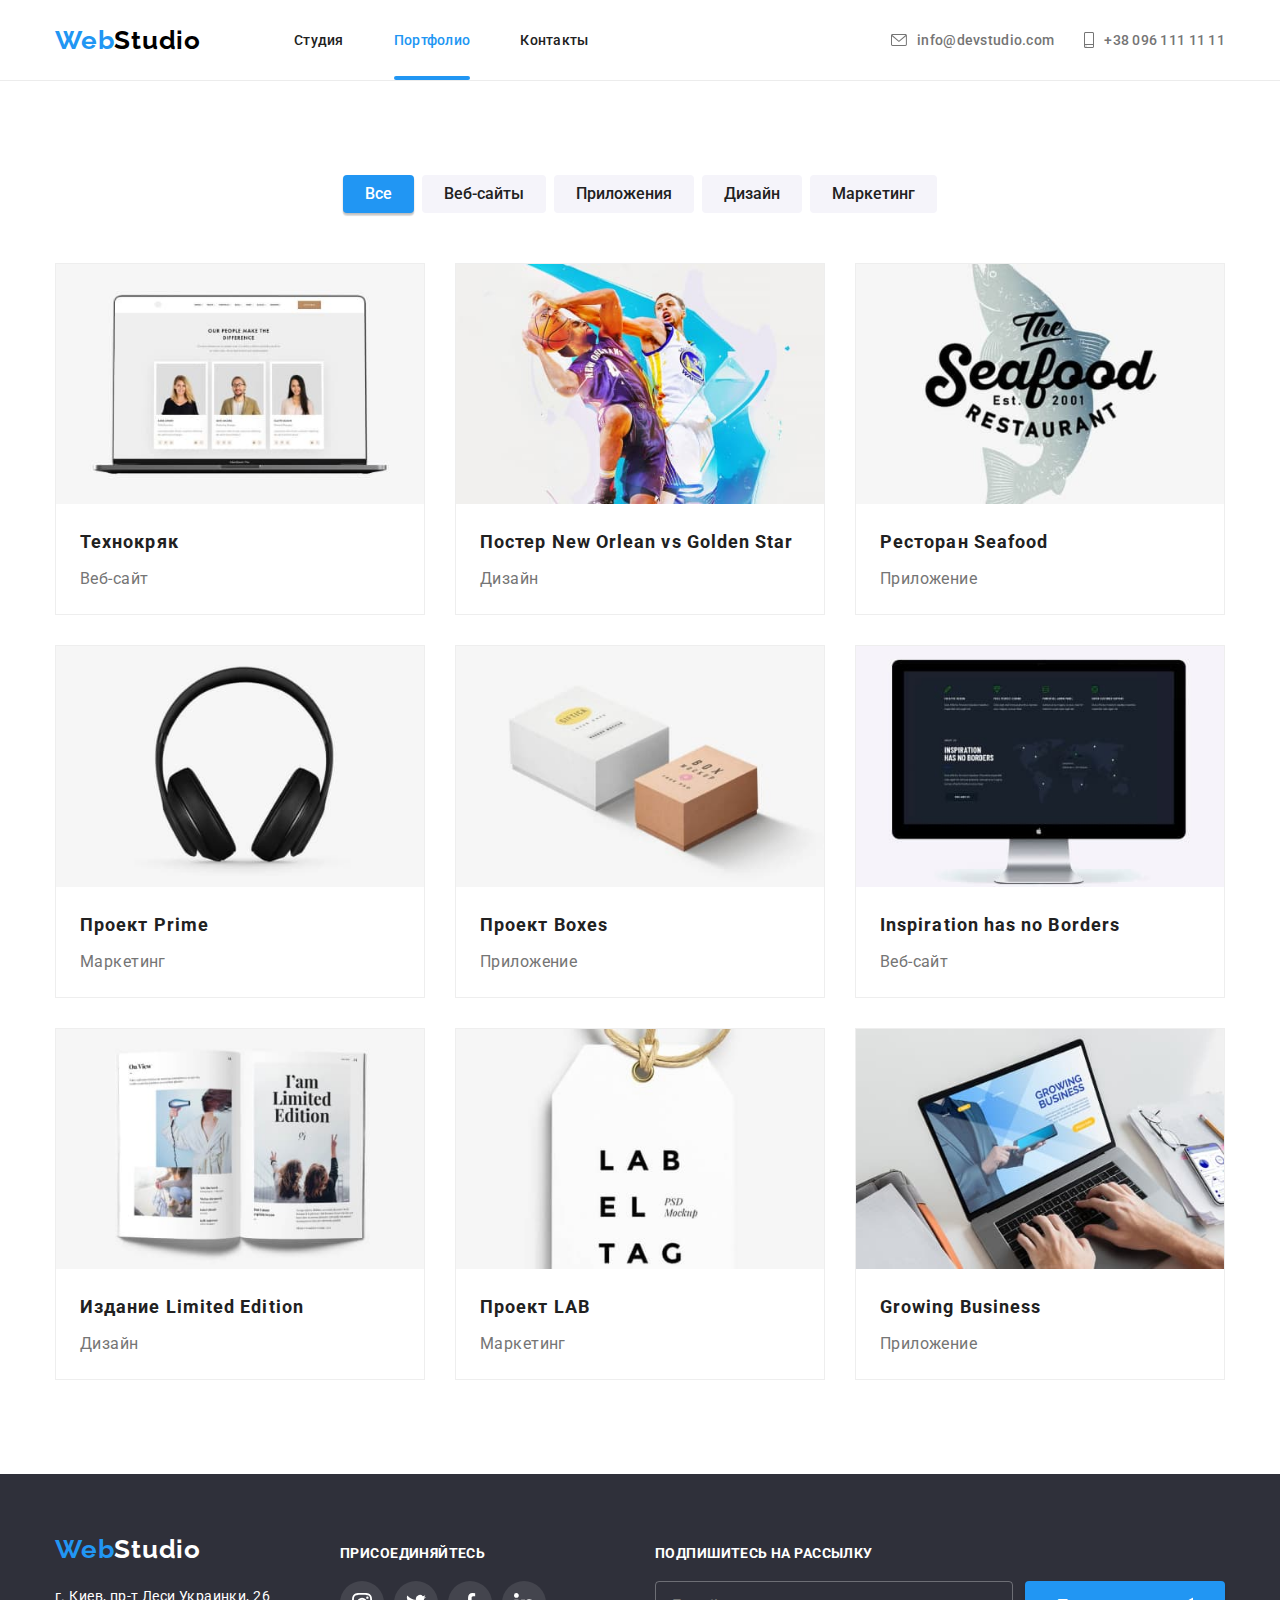
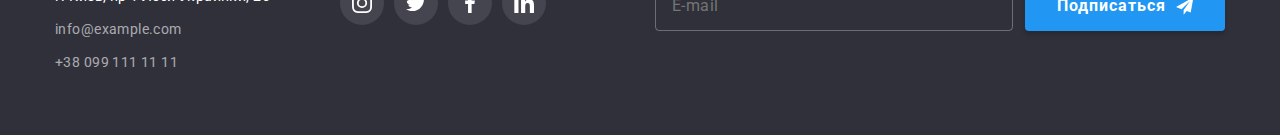
==== commit f1f6bcaf: "Исправляет ошибки 8 ДЗ" ====
--- a/portfolio.html
+++ b/portfolio.html
@@ -29,17 +29,17 @@
         </ul>
     </nav>
     <ul class="contact-nav">
-        <li class="contact-nav__item"><a href="mailto:info@devstudio.com" class="contact-nav__link">
+        <li class="contact-nav__item"><a href="mailto:info@devstudio.com" class="contact-nav__link contact-nav__link--mail">
             <svg class="contact-nav__icon" width="16" height="12">
                 <use href="./images/icons.svg#icon-envelope"></use>
             </svg>
-            info@devstudio.com</a></li>
-        <li class="contact-nav__item"><a href="tel:+380961111111" class="contact-nav__link">
+                info@devstudio.com</a></li>
+        <li class="contact-nav__item"><a href="tel:+380961111111" class="contact-nav__link contact-nav__link--tel">
             <svg class="contact-nav__icon" width="10" height="16">
                 <use href="./images/icons.svg#icon-smartphone"></use>
             </svg>
-            +38 096 111 11 11</a></li> 
-    </ul>    
+                +38 096 111 11 11</a></li> 
+    </ul>  
         </div>
     </header>
     <main>
--- a/css/main.min.css
+++ b/css/main.min.css
@@ -1,2 +1,2 @@
-/*! modern-normalize v1.0.0 | MIT License | https://github.com/sindresorhus/modern-normalize */ul{list-style:none}a{text-decoration:none}code,kbd,samp,pre{font-family:'Open Sans', sans-serif;font-size:1em}*,*::before,*::after{-webkit-box-sizing:border-box;box-sizing:border-box}:root{-moz-tab-size:4;-o-tab-size:4;tab-size:4}html{line-height:1.15;-webkit-text-size-adjust:100%}body{margin:0;padding:0}body{font-family:system-ui,-apple-system,"Segoe UI",Roboto,Helvetica,Arial,sans-serif,"Apple Color Emoji","Segoe UI Emoji"}hr{height:0;color:inherit}abbr[title]{-webkit-text-decoration:underline dotted;text-decoration:underline dotted}b,strong{font-weight:bolder}small{font-size:80%}sub,sup{font-size:75%;line-height:0;position:relative;vertical-align:baseline}sub{bottom:-0.25em}sup{top:-0.5em}table{text-indent:0;border-color:inherit}button,input,optgroup,select,textarea{font-family:inherit;font-size:100%;line-height:1.15;margin:0}address{font-style:normal}button,select{text-transform:none}button,[type='button'],[type='reset'],[type='submit']{-webkit-appearance:button}::-moz-focus-inner{border-style:none;padding:0}:-moz-focusring{outline:1px dotted ButtonText}:-moz-ui-invalid{box-shadow:none}legend{padding:0}progress{vertical-align:baseline}::-webkit-inner-spin-button,::-webkit-outer-spin-button{height:auto}[type='search']{-webkit-appearance:textfield;outline-offset:-2px}::-webkit-search-decoration{-webkit-appearance:none}::-webkit-file-upload-button{-webkit-appearance:button;font:inherit}summary{display:list-item}:root{--dark-text: #212121;--colorful-text: #2196F3;--dark-logo: #000000;--main-light: #FFFFFF;--main-text: #757575;--light-text-op60: rgba(255, 255, 255, 0.6);--back-dark: #2F303A;--back-light: #F5F4FA;--social-link-col: #AFB1B8;--social-back: rgba(255, 255, 255, 0.1);--proects-back: rgba(47, 48, 58, 0.8);--portfolio-back: rgba(33, 150, 243, 0.9);--modal-back: rgba(0, 0, 0, 0.2);--close-button: rgba(0, 0, 0, 0.1);--input-border: rgba(33, 33, 33, 0.2);--card-set-gap: 30px;--timing-function: cubic-bezier(0.4, 0, 0.2, 1)}.visually-hidden{position:absolute;width:1px;height:1px;margin:-1px;border:0;padding:0;white-space:nowrap;-webkit-clip-path:inset(100%);clip-path:inset(100%);clip:rect(0 0 0 0);overflow:hidden}ul{padding:0;margin:0}img{display:block;max-width:100%;height:auto}body{background-color:var(--main-light);color:var(--main-text);font-family:"Roboto", sans-serif;letter-spacing:0.03em;font-weight:400;font-size:14px}.container{min-width:320px;max-width:1200px;padding:0 15px;margin:0 auto}@media screen and (min-width: 480px){.container{max-width:480px}}@media screen and (min-width: 768px){.container{max-width:768px}}@media screen and (min-width: 1200px){.container{max-width:1200px}}header{border-bottom:1px solid #ECECEC}.main-nav{display:-webkit-box;display:-ms-flexbox;display:flex;-webkit-box-align:center;-ms-flex-align:center;align-items:center;position:relative}.main-nav .menu-toggle{position:absolute;top:10px;right:15px;color:#fff}.page-header__nav{display:-webkit-box;display:-ms-flexbox;display:flex;-webkit-box-pack:justify;-ms-flex-pack:justify;justify-content:space-between}.site-menu{display:none}@media screen and (min-width: 768px){.site-menu{display:-webkit-box;display:-ms-flexbox;display:flex;margin-left:88px;-webkit-box-align:center;-ms-flex-align:center;align-items:center}}@media screen and (min-width: 1200px){.site-menu{margin-left:93px}}.site-menu__link{display:block;padding-bottom:32px;padding-top:32px;color:var(--dark-text);font-weight:500;font-size:14px;line-height:1.142;letter-spacing:0.02em;position:relative;-webkit-transition:background-color 250ms var(--timing-function);transition:background-color 250ms var(--timing-function)}.site-menu__link:hover,.site-menu__link:focus,.site-menu__link.current{color:var(--colorful-text)}.site-menu__link:hover::after,.site-menu__link:focus::after,.site-menu__link.current::after{-webkit-transform:scaleX(1);transform:scaleX(1)}.site-menu__link::after{content:'';position:absolute;left:0;bottom:0;display:block;width:100%;height:4px;background-color:var(--colorful-text);border-radius:2px;-webkit-transform:scaleX(0);transform:scaleX(0);-webkit-transition:-webkit-transform 250ms var(--timing-function);transition:-webkit-transform 250ms var(--timing-function);transition:transform 250ms var(--timing-function);transition:transform 250ms var(--timing-function), -webkit-transform 250ms var(--timing-function)}.site-menu__item:not(:last-child){margin-right:50px}.contact-nav{display:none}@media screen and (min-width: 768px){.contact-nav{display:-webkit-box;display:-ms-flexbox;display:flex;-webkit-box-orient:vertical;-webkit-box-direction:normal;-ms-flex-direction:column;flex-direction:column;margin-left:auto;margin-top:21px;margin-bottom:21px}}@media screen and (min-width: 1200px){.contact-nav{-webkit-box-orient:horizontal;-webkit-box-direction:normal;-ms-flex-direction:row;flex-direction:row;margin-top:0;margin-bottom:0}}@media screen and (min-width: 768px) and (max-width: 1999px){.contact-nav__item:not(:last-child){margin-bottom:10px}}@media screen and (min-width: 1200px){.contact-nav__item:not(:last-child){margin-right:30px;margin-bottom:0}}.contact-nav__link{display:-webkit-box;display:-ms-flexbox;display:flex;-webkit-box-align:center;-ms-flex-align:center;align-items:center;color:var(--main-text);font-weight:500;font-size:12px;line-height:1.167;letter-spacing:0.02em;-webkit-transition:color 250ms var(--timing-function);transition:color 250ms var(--timing-function)}.contact-nav__link:hover,.contact-nav__link:focus{color:var(--colorful-text)}@media screen and (min-width: 1200px){.contact-nav__link{padding-bottom:32px;padding-top:32px;font-size:14px;line-height:1.143}}.contact-nav__icon{margin-right:8px;fill:currentColor}@media screen and (min-width: 1200px){.contact-nav__icon{margin-right:10px}}.logo{display:block;padding-bottom:16px;padding-top:16px;font-family:"Raleway", sans-serif;font-weight:700;font-size:24px;line-height:1.2;letter-spacing:0.03em;color:var(--colorful-text)}@media screen and (min-width: 768px){.logo{padding-bottom:26px;padding-top:26px}}@media screen and (min-width: 1200px){.logo{padding-bottom:24px;padding-top:25px;font-size:26px}}.logo--studio{display:inline;color:var(--dark-logo)}.logo__footer{display:inline-block;margin-bottom:20px;padding-top:0;padding-bottom:0}.logo__footer--studio{color:var(--main-light);margin-bottom:0}.menu-container{position:fixed;top:0;left:0;width:100vw;height:100vh;padding:48px 40px;background-color:var(--main-light);-webkit-transform:translateX(100%);transform:translateX(100%);-webkit-transition:-webkit-transform 250ms var(--timing-function);transition:-webkit-transform 250ms var(--timing-function);transition:transform 250ms var(--timing-function);transition:transform 250ms var(--timing-function), -webkit-transform 250ms var(--timing-function)}.menu-container.is-open{-webkit-transform:translateX(0);transform:translateX(0)}.menu-toggle{min-height:40px;min-width:40px;display:-webkit-box;display:-ms-flexbox;display:flex;-webkit-box-align:center;-ms-flex-align:center;align-items:center;-webkit-box-pack:center;-ms-flex-pack:center;justify-content:center;margin:0;padding:0;background-color:transparent;cursor:pointer;border:none;border-radius:50%;outline:none}.menu-toggle:hover,.menu-toggle:focus{fill:var(--colorful-text)}@media (min-width: 768px){.menu-toggle{display:none}}.menu-container .menu-toggle{position:absolute;top:10px;right:15px;color:#fff}.mobile-menu{padding:0;margin-bottom:302px;list-style:none}.mobile-menu__item:not(:last-child),.mobile-contact__item:not(:last-child){margin-bottom:32px}.mobile-menu__link{display:block;padding:0;margin:0;color:var(--dark-text);font-weight:500;font-size:40px;line-height:1.175;letter-spacing:0.02em;-webkit-transition:color 250ms var(--timing-function);transition:color 250ms var(--timing-function)}.mobile-menu__link:hover,.mobile-menu__link:focus,.mobile-menu__link.current{color:var(--colorful-text)}.mobile-contact{padding:0;margin-bottom:64px;list-style:none}.mobile-contact__link{display:block;padding:0;margin:0;color:var(--colorful-text);font-weight:500;font-size:34px;line-height:1.176;letter-spacing:0.02em}.mobile-contact__link--tel{color:var(--main-text);font-weight:500;font-size:24px;line-height:1.167;letter-spacing:0.02em}.mobile-social{display:-webkit-box;display:-ms-flexbox;display:flex}.mobile-social__item:not(:last-child){padding-right:10px;border-right:1px solid var(--input-border)}.mobile-social__item:not(:first-child){padding-left:10px}.mobile-social__link{display:block;padding:0;margin:0;color:var(--colorful-text);font-weight:500;font-size:18px;line-height:1.222;letter-spacing:0.02em}.button{display:inline-block;border-radius:4px;padding:10px 32px;min-width:200px;color:var(--main-light);background-color:var(--colorful-text);font-family:inherit;font-weight:700;font-size:16px;line-height:1.875;letter-spacing:0.06em;text-align:center;-webkit-box-shadow:0px 4px 4px rgba(0,0,0,0.15);box-shadow:0px 4px 4px rgba(0,0,0,0.15);border:none;cursor:pointer}.button--form{display:block;margin:0 auto;-webkit-transition:background-color 250ms var(--timing-function);transition:background-color 250ms var(--timing-function)}.button--form:hover,.button--form:focus{background-color:#188CE8}.button--sign{display:-webkit-box;display:-ms-flexbox;display:flex;-webkit-box-align:center;-ms-flex-align:center;align-items:center;text-align:center;height:50px;margin:0 auto}@media screen and (min-width: 1200px){.button--sign{margin-left:12px}}footer{padding-top:60px;padding-bottom:60px;background-color:var(--back-dark);font-size:14px;line-height:1.714}.footer{text-align:center}@media screen and (min-width: 1200px){.footer{display:-webkit-box;display:-ms-flexbox;display:flex;-webkit-box-align:baseline;-ms-flex-align:baseline;align-items:baseline;-webkit-box-pack:justify;-ms-flex-pack:justify;justify-content:space-between}}@media screen and (max-width: 1199px){.footer__nav{margin-bottom:60px}}@media screen and (min-width: 1200px){.footer__nav{text-align:left}}@media screen and (min-width: 768px){.footer__social-nav{display:-webkit-box;display:-ms-flexbox;display:flex;-webkit-box-align:baseline;-ms-flex-align:baseline;align-items:baseline;-webkit-box-pack:justify;-ms-flex-pack:justify;justify-content:space-between;margin-left:76px}}@media screen and (min-width: 1200px){.footer__social-nav{margin-left:0}}.footer__address{color:var(--main-light);-webkit-transition:color 250ms var(--timing-function);transition:color 250ms var(--timing-function)}.footer__address:hover,.footer__address:focus{color:var(--colorful-text)}.footer__contact{display:block;margin-top:8px;color:var(--light-text-op60);-webkit-transition:color 250ms var(--timing-function);transition:color 250ms var(--timing-function)}.footer__contact:hover,.footer__contact:focus{color:var(--colorful-text)}@media screen and (min-width: 1200px){.footer__contact{margin-top:9px}}.footer__social{width:206px;text-align:center;margin:0 auto}@media screen and (max-width: 767px){.footer__social{margin-bottom:60px}}@media screen and (min-width: 768px){.footer__social{margin-left:165px}}@media screen and (min-width: 1200px){.footer__social{margin-left:70px}}.footer__title{margin-top:60;margin-bottom:20px;font-weight:700;font-size:14px;line-height:1.142;letter-spacing:0.03em;text-transform:uppercase;color:var(--main-light)}@media screen and (min-width: 768px){.footer__title{margin-top:0}}@media screen and (min-width: 1200px){.footer__title{text-align:left}}.footer__social-link{display:-webkit-box;display:-ms-flexbox;display:flex;-webkit-box-pack:center;-ms-flex-pack:center;justify-content:center;-webkit-box-align:center;-ms-flex-align:center;align-items:center;width:44px;height:44px;color:var(--main-light);background-color:var(--social-back);border-radius:50%;-webkit-transition:background-color 250ms cubic-bezier(0.4, 0, 0.2, 1);transition:background-color 250ms cubic-bezier(0.4, 0, 0.2, 1)}.footer__social-link:hover,.footer__social-link:focus{background-color:var(--colorful-text)}.footer__social-icon{width:20px;height:20px;fill:currentColor}.sign-up{max-width:450px;text-align:center;margin:0 auto;-webkit-box-pack:center;-ms-flex-pack:center;justify-content:center}@media screen and (min-width: 1200px){.sign-up{min-width:570px;margin-left:93px;margin-right:0}}.sign-up__mail-input{display:block;width:100%;height:50px;background-color:transparent;padding:15px 16px;margin-bottom:20px;font-family:inherit;font-weight:400;font-size:16px;line-height:1.25;letter-spacing:0.03em;color:var(--light-text-op60);border-radius:4px;border:1px solid rgba(255,255,255,0.3)}@media screen and (min-width: 1200px){.sign-up__mail-input{min-width:358px}}.sign-up__field{width:100%;-webkit-box-pack:center;-ms-flex-pack:center;justify-content:center}@media screen and (min-width: 1200px){.sign-up__field{display:-webkit-box;display:-ms-flexbox;display:flex}}.sign-up__icon{width:24px;height:24px;margin-left:10px}.hero{text-align:center;padding-top:118px;padding-bottom:118px;height:400px;max-width:1600px;margin-left:auto;margin-right:auto;background-color:var(--back-dark);color:var(--main-light);background-image:-webkit-gradient(linear, left top, right top, from(rgba(47,48,58,0.4)), to(rgba(47,48,58,0.4))),url(../images/background.jpg);background-image:linear-gradient(to right, rgba(47,48,58,0.4), rgba(47,48,58,0.4)),url(../images/background.jpg);background-repeat:no-repeat;background-position:center;background-size:cover}@media (min-device-pixel-ratio: 2), (-webkit-min-device-pixel-ratio: 2), (min-resolution: 192dpi), (min-resolution: 2dppx){.hero{background-image:-webkit-gradient(linear, left top, right top, from(rgba(47,48,58,0.4)), to(rgba(47,48,58,0.4))),url(../images/background@2x.jpg);background-image:linear-gradient(to right, rgba(47,48,58,0.4), rgba(47,48,58,0.4)),url(../images/background@2x.jpg)}}@media screen and (min-width: 1200px){.hero{padding-top:200px;padding-bottom:200px;height:600px}}.hero__container{margin:0 auto}@media screen and (max-width: 1199px){.hero__container{max-width:360px}}@media screen and (min-width: 1200px){.hero__container{width:696px}}.hero__title{margin-top:0;margin-bottom:30px;font-weight:900;font-size:26px;line-height:1.615;letter-spacing:0.06em;text-transform:uppercase}@media screen and (min-width: 1200px){.hero__title{font-size:44px;line-height:1.4}}.backdrop{position:fixed;top:0;left:0;z-index:2;width:100%;height:100%;background-color:var(--modal-back);-webkit-transform:scale(1);transform:scale(1);opacity:1;visibility:visible;-webkit-transition:opacity 250ms var(--timing-function),visibility 250ms var(--timing-function),-webkit-transform 250ms var(--timing-function);transition:opacity 250ms var(--timing-function),visibility 250ms var(--timing-function),-webkit-transform 250ms var(--timing-function);transition:opacity 250ms var(--timing-function),transform 250ms var(--timing-function),visibility 250ms var(--timing-function);transition:opacity 250ms var(--timing-function),transform 250ms var(--timing-function),visibility 250ms var(--timing-function),-webkit-transform 250ms var(--timing-function)}.backdrop--is-hidden{opacity:0;pointer-events:none;visibility:hidden;-webkit-transform:scale(1.1);transform:scale(1.1)}.backdrop--is-hidden .modal{-webkit-transform:translate(-50%, -50%) scale(1.1);transform:translate(-50%, -50%) scale(1.1)}.modal{position:absolute;top:50%;left:50%;-webkit-transform:translate(-50%, -50%) scale(1);transform:translate(-50%, -50%) scale(1);height:609px;max-height:100vh;width:450px;overflow-y:auto;padding:40px;max-width:calc(100vw - 30px);min-width:290px;-webkit-transition:-webkit-transform 250ms var(--timing-function);transition:-webkit-transform 250ms var(--timing-function);transition:transform 250ms var(--timing-function);transition:transform 250ms var(--timing-function), -webkit-transform 250ms var(--timing-function);background-color:var(--main-light)}@media screen and (min-width: 1200px){.modal{min-height:581px;min-width:528px}}.modal__close{position:absolute;top:8px;right:8px;height:30px;width:30px;display:-webkit-box;display:-ms-flexbox;display:flex;-webkit-box-pack:center;-ms-flex-pack:center;justify-content:center;-webkit-box-align:center;-ms-flex-align:center;align-items:center;border-radius:50px;padding:6px;background-color:var(--main-light);border:1px solid var(--close-button)}.modal__close:hover .modal__close-icon,.modal__close:focus .modal__close-icon{fill:var(--colorful-text);cursor:pointer}.modal__close-icon{fill:currentColor;-webkit-transition:fill 250ms var(--timing-function);transition:fill 250ms var(--timing-function)}.form{width:100%}.form__title{margin:0 0 12px 0;padding:0;font-weight:700;font-size:20px;line-height:1.172;text-align:center;letter-spacing:0.03em;color:var(--dark-text)}.form__field{display:-webkit-box;display:-ms-flexbox;display:flex;-webkit-box-orient:vertical;-webkit-box-direction:normal;-ms-flex-direction:column;flex-direction:column;position:relative;margin-bottom:10px}.form__field:focus-within{cursor:pointer}.form__field:focus-within>.form__icon{fill:var(--colorful-text)}.form__field:focus-within>.form__input,.form__field:focus-within>.form-textarea{border:1px solid var(--colorful-text);outline:none}.form__field:active>.form__input,.form__field:active>.form-textarea{border:1px solid var(--colorful-text);outline:none}.form__label{margin-bottom:4px;color:var(--main-text);font:inherit;font-weight:400;font-size:12px;line-height:1.172;letter-spacing:0.01em}.form__input,.form-textarea{width:100%;height:40px;margin:0;padding:11px 42px;font-family:inherit;font-weight:400;font-size:12px;line-height:1.172;letter-spacing:0.01em;color:var(--main-text);border-radius:4px;border:1px solid var(--input-border);-webkit-transition:border 250ms var(--timing-function);transition:border 250ms var(--timing-function)}.form__input:focus-within,.form-textarea:focus-within{cursor:pointer}.form__icon{position:absolute;display:inline-block;top:50%;left:12px;-webkit-transition:fill 250ms var(--timing-function);transition:fill 250ms var(--timing-function)}.textarea-field{margin-bottom:20px}.form-textarea{padding:12px 16px;resize:none;max-width:448px;height:120px}.checkbox{position:absolute;width:1px;height:1px;margin:-1px;border:0;padding:0;white-space:nowrap;-webkit-clip-path:inset(100%);clip-path:inset(100%);clip:rect(0 0 0 0);overflow:hidden}.checkbox:checked+.checkbox__icon{border:none}.checkbox:checked+.checkbox__icon use{display:block}.checkbox__icon{border:2px solid #2a2a2a;border-radius:1px}.checkbox__icon use{display:none}.checkbox__label{display:-webkit-box;display:-ms-flexbox;display:flex;-webkit-box-pack:center;-ms-flex-pack:center;justify-content:center;-webkit-box-align:center;-ms-flex-align:center;align-items:center;margin-bottom:30px}.checkbox__label:hover{cursor:pointer}.checkbox__text{margin-left:8px;font-family:inherit;font-weight:400;font-size:12px;line-height:1.172;letter-spacing:0.03em;color:var(-main-text)}@media screen and (min-width: 1200px){.checkbox__text{font-size:14px;line-height:1.714}}.checkbox__policy{font-family:inherit;font-weight:400;font-size:12px;line-height:1.172;letter-spacing:0.03em;color:var(--colorful-text);text-decoration:underline}@media screen and (min-width: 1200px){.checkbox__policy{font-size:14px;line-height:1.714}}.features{padding-bottom:60px;padding-top:60px}@media screen and (min-width: 1200px){.features{padding-bottom:94px;padding-top:94px}}.features__container{display:-webkit-box;display:-ms-flexbox;display:flex;height:120px;-webkit-box-pack:center;-ms-flex-pack:center;justify-content:center;-webkit-box-align:center;-ms-flex-align:center;align-items:center;margin-bottom:30px;background-color:var(--back-light)}@media screen and (min-width: 768px){.features__container{width:354px}}@media screen and (min-width: 1200px){.features__container{width:270px}}.features__icon{width:70px;height:70px}@media screen and (min-width: 768px){.features__list{display:-webkit-box;display:-ms-flexbox;display:flex;-ms-flex-wrap:wrap;flex-wrap:wrap;-webkit-box-pack:justify;-ms-flex-pack:justify;justify-content:space-between}}@media screen and (min-width: 768px){.features__item{max-width:354px}}@media screen and (min-width: 1200px){.features__item{width:270px}}.features__title{margin-top:0;margin-bottom:10px;color:var(--dark-text);font-weight:700;font-size:14px;line-height:1.143;text-transform:uppercase}@media screen and (max-width: 767px){.features__title{text-align:center}}.features__description{margin-top:0;margin-bottom:0;font-size:14px;line-height:1.714}.section__title{margin-top:0;margin-bottom:30px;color:var(--dark-text);font-weight:700;font-size:28px;line-height:1.179;text-align:center;letter-spacing:0.03em}@media screen and (min-width: 768px){.section__title{margin-bottom:50px;font-size:36px;line-height:1.167}}.projects{padding-bottom:94px}@media screen and (max-width: 1199px){.projects{display:none}}.projects__list{display:-webkit-box;display:-ms-flexbox;display:flex;-webkit-box-pack:justify;-ms-flex-pack:justify;justify-content:space-between}.projects__thumb{position:relative}.projects__desc{margin-top:0;margin-bottom:0;padding-bottom:27px;padding-top:27px;width:100%;font-weight:700;font-size:14px;line-height:1.142;text-align:center;letter-spacing:0.03em;text-transform:uppercase;color:var(--main-light);background:var(--proects-back);position:absolute;bottom:0}.team{padding-top:60px;padding-bottom:60px;background-color:var(--back-light)}@media screen and (min-width: 1200px){.team{padding-bottom:94px;padding-top:94px}}.team-member{text-align:center}@media screen and (min-width: 768px) and (max-width: 1199px){.team-member{display:-webkit-box;display:-ms-flexbox;display:flex;-ms-flex-wrap:wrap;flex-wrap:wrap;-webkit-box-pack:justify;-ms-flex-pack:justify;justify-content:space-between;margin-left:calc( -1 * var(--card-set-gap));margin-top:calc( -1 * var(--card-set-gap))}.team-member>.team-member__card{-ms-flex-preferred-size:calc(100% / 2 - var(--card-set-gap));flex-basis:calc(100% / 2 - var(--card-set-gap));margin-left:var(--card-set-gap);margin-top:var(--card-set-gap)}}@media screen and (min-width: 1200px){.team-member{display:-webkit-box;display:-ms-flexbox;display:flex;-ms-flex-wrap:wrap;flex-wrap:wrap;-webkit-box-pack:justify;-ms-flex-pack:justify;justify-content:space-between}}.team-member__card{margin-bottom:30px;margin-right:auto;margin-left:auto;background-color:var(--main-light);-webkit-box-shadow:0px 1px 3px rgba(0,0,0,0.12),0px 1px 1px rgba(0,0,0,0.14),0px 2px 1px rgba(0,0,0,0.2);box-shadow:0px 1px 3px rgba(0,0,0,0.12),0px 1px 1px rgba(0,0,0,0.14),0px 2px 1px rgba(0,0,0,0.2);border-radius:0px 0px 4px 4px;text-align:center}@media screen and (max-width: 767px){.team-member__card{max-width:450px}}@media screen and (min-width: 768px){.team-member__card{margin-bottom:0}}@media screen and (min-width: 1200px){.team-member__card{max-width:270px}}.team-member__thumb{width:100%;height:100%}@media screen and (min-width: 768px){.team-member__thumb{height:374px}}@media screen and (min-width: 1200px){.team-member__thumb{height:260px}}.team-member__img{width:100%;height:100%;-o-object-fit:cover;object-fit:cover}.team-member__info{max-width:450px;padding-top:30px;padding-bottom:24px;text-align:center}@media screen and (min-width: 768px){.team-member__info{width:354px}}@media screen and (min-width: 1200px){.team-member__info{width:270px;padding-bottom:30px}}.team-member__name{margin:0 0 10px 0;color:var(--dark-text);font-weight:500;font-size:16px;line-height:1.188}.team-member__position{margin:0 0 16px 0;font-size:16px;line-height:1.188}.social{display:-webkit-box;display:-ms-flexbox;display:flex;-webkit-box-pack:justify;-ms-flex-pack:justify;justify-content:space-between;width:206px;margin:0 auto}.social__link{display:-webkit-box;display:-ms-flexbox;display:flex;-webkit-box-pack:center;-ms-flex-pack:center;justify-content:center;-webkit-box-align:center;-ms-flex-align:center;align-items:center;width:44px;height:44px;color:var(--social-link-col);border-radius:50%;-webkit-transition:color 250ms var(--timing-function),background-color 250ms var(--timing-function);transition:color 250ms var(--timing-function),background-color 250ms var(--timing-function)}.social__link:hover,.social__link:focus{background-color:var(--colorful-text);color:var(--main-light)}.social__icon{width:20px;height:20px;fill:currentColor}.clients{padding-top:60px;padding-bottom:60px}@media screen and (min-width: 1200px){.clients{padding-top:94px;padding-bottom:94px}}.clients__list{display:-webkit-box;display:-ms-flexbox;display:flex;-webkit-box-pack:justify;-ms-flex-pack:justify;justify-content:space-between}@media screen and (max-width: 1199px){.clients__list{-ms-flex-wrap:wrap;flex-wrap:wrap;margin-left:calc( -1 * var(--card-set-gap));margin-top:calc( -1 * var(--card-set-gap))}.clients__list>.clients__item{-ms-flex-preferred-size:calc(100% / 2 - var(--card-set-gap));flex-basis:calc(100% / 2 - var(--card-set-gap));margin-left:var(--card-set-gap);margin-top:var(--card-set-gap)}}@media screen and (min-width: 768px) and (max-width: 1199px){.clients__list>.clients__item{-ms-flex-preferred-size:calc(100% / 3 - var(--card-set-gap));flex-basis:calc(100% / 3 - var(--card-set-gap));margin-left:var(--card-set-gap);margin-top:var(--card-set-gap)}}@media screen and (min-width: 1200px){.clients__list{display:-webkit-box;display:-ms-flexbox;display:flex;-webkit-box-pack:justify;-ms-flex-pack:justify;justify-content:space-between;-ms-flex-wrap:nowrap;flex-wrap:nowrap}}.clients__link{display:-webkit-box;display:-ms-flexbox;display:flex;-webkit-box-pack:center;-ms-flex-pack:center;justify-content:center;-webkit-box-align:center;-ms-flex-align:center;align-items:center;max-width:210px;height:90px;cursor:pointer;color:var(--social-link-col);border:1px solid #AFB1B8;-webkit-box-sizing:border-box;box-sizing:border-box;border-radius:4px;-webkit-transition:color 250ms var(--timing-function),border-color 250ms var(--timing-function);transition:color 250ms var(--timing-function),border-color 250ms var(--timing-function)}.clients__link:hover,.clients__link:focus{color:var(--colorful-text);border-color:var(--colorful-text)}@media screen and (min-width: 768px) and (max-width: 1199px){.clients__link{min-width:226px}}@media screen and (min-width: 1200px){.clients__link{min-width:165px}}.clients__icon{display:block;fill:currentColor}.portfolio{padding-top:60px;padding-bottom:60px}@media screen and (min-width: 1200px){.portfolio{padding-top:94px;padding-bottom:94px}}.portfolio__nav{display:-webkit-box;display:-ms-flexbox;display:flex;-ms-flex-wrap:wrap;flex-wrap:wrap;-webkit-box-pack:left;-ms-flex-pack:left;justify-content:left;margin-bottom:25px}.portfolio__nav .portfolio__list:not(:last-child){margin-right:8px}@media screen and (min-width: 768px){.portfolio__nav{margin-bottom:30px;-webkit-box-pack:center;-ms-flex-pack:center;justify-content:center}}@media screen and (min-width: 1200px){.portfolio__nav{margin-bottom:50px;-webkit-box-pack:center;-ms-flex-pack:center;justify-content:center}}@media screen and (max-width: 767px){.portfolio__list{margin-bottom:15px}}.portfolio__button{display:block;border-radius:4px;padding:6px 22px;color:var(--dark-text);background-color:var(--back-light);font-family:inherit;font-size:16px;font-weight:500;line-height:1.6;text-align:center;border:none;cursor:pointer;-webkit-transition:color 250ms var(--timing-function),background-color 250ms var(--timing-function),-webkit-box-shadow 250ms var(--timing-function);transition:color 250ms var(--timing-function),background-color 250ms var(--timing-function),-webkit-box-shadow 250ms var(--timing-function);transition:color 250ms var(--timing-function),background-color 250ms var(--timing-function),box-shadow 250ms var(--timing-function);transition:color 250ms var(--timing-function),background-color 250ms var(--timing-function),box-shadow 250ms var(--timing-function),-webkit-box-shadow 250ms var(--timing-function)}.portfolio__button:hover,.portfolio__button:focus,.portfolio__button.current{color:var(--main-light);background-color:var(--colorful-text);-webkit-box-shadow:0px 3px 1px rgba(0,0,0,0.1),0px 1px 2px rgba(0,0,0,0.08),0px 2px 2px rgba(0,0,0,0.12);box-shadow:0px 3px 1px rgba(0,0,0,0.1),0px 1px 2px rgba(0,0,0,0.08),0px 2px 2px rgba(0,0,0,0.12)}.portfolio-set{padding:0;margin:0;list-style:none}@media screen and (min-width: 768px){.portfolio-set{display:-webkit-box;display:-ms-flexbox;display:flex;-ms-flex-wrap:wrap;flex-wrap:wrap;margin-left:calc( -1 * var(--card-set-gap));margin-top:calc( -1 * var(--card-set-gap))}.portfolio-set>.portfolio-set__item{-ms-flex-preferred-size:calc(100% / 2 - var(--card-set-gap));flex-basis:calc(100% / 2 - var(--card-set-gap));margin-left:var(--card-set-gap);margin-top:var(--card-set-gap)}}@media screen and (min-width: 1200px){.portfolio-set>.portfolio-set__item{-ms-flex-preferred-size:calc(100% / 3 - var(--card-set-gap));flex-basis:calc(100% / 3 - var(--card-set-gap));margin-left:var(--card-set-gap);margin-top:var(--card-set-gap)}}@media screen and (max-width: 767px){.portfolio-set__item:not(:last-of-type){margin-bottom:30px}}.portfolio-set__item{border:1px solid #EEEEEE;cursor:pointer}.portfolio-card:hover .portfolio-card__overlay{-webkit-transform:translateY(0);transform:translateY(0);opacity:1}.portfolio-card:hover .portfolio-card__desc{opacity:1}.portfolio-card__thumb{position:relative;overflow:hidden;height:294px}.portfolio-card__img{width:100%;height:100%;-o-object-fit:cover;object-fit:cover}.portfolio-card__overlay{display:-webkit-box;display:-ms-flexbox;display:flex;position:absolute;top:0;left:0;width:100%;height:100%;background-color:var(--portfolio-back);-webkit-transform:translateY(100%);transform:translateY(100%);-webkit-transition:opacity 250ms var(--timing-function),-webkit-transform 250ms var(--timing-function);transition:opacity 250ms var(--timing-function),-webkit-transform 250ms var(--timing-function);transition:transform 250ms var(--timing-function),opacity 250ms var(--timing-function);transition:transform 250ms var(--timing-function),opacity 250ms var(--timing-function),-webkit-transform 250ms var(--timing-function);opacity:0}.portfolio-card__desc{position:absolute;top:50%;left:50%;-webkit-transform:translate(-50%, -50%);transform:translate(-50%, -50%);opacity:0;width:100%;height:100%;margin:0;padding:63px 24px;font-weight:400;font-size:18px;line-height:1.56;letter-spacing:0.03em;color:var(--main-light)}.card-card__content{padding:20px 24px}.portfolio-card__title{margin-top:0;margin-bottom:4px;color:var(--dark-text);font-weight:700;font-size:18px;line-height:2;letter-spacing:0.06em}.portfolio-card__type{margin-top:0;margin-bottom:0;font-size:16px;line-height:1.875;color:var(--main-text)}.portfolio-card__link{-webkit-transition:-webkit-box-shadow 250ms var(--timing-function);transition:-webkit-box-shadow 250ms var(--timing-function);transition:box-shadow 250ms var(--timing-function);transition:box-shadow 250ms var(--timing-function), -webkit-box-shadow 250ms var(--timing-function)}.portfolio-card__link:hover,.portfolio-card__link:focus{display:block;-webkit-box-shadow:0px 1px 1px rgba(0,0,0,0.12),0px 4px 4px rgba(0,0,0,0.06),1px 4px 6px rgba(0,0,0,0.16);box-shadow:0px 1px 1px rgba(0,0,0,0.12),0px 4px 4px rgba(0,0,0,0.06),1px 4px 6px rgba(0,0,0,0.16)}.portfolio-card__link:focus .portfolio-card__overlay{-webkit-transform:translateY(0);transform:translateY(0);opacity:1}.portfolio-card__link:focus .portfolio-card__desc{opacity:1}
+/*! modern-normalize v1.0.0 | MIT License | https://github.com/sindresorhus/modern-normalize */ul{list-style:none}a{text-decoration:none}code,kbd,samp,pre{font-family:'Open Sans', sans-serif;font-size:1em}*,*::before,*::after{-webkit-box-sizing:border-box;box-sizing:border-box}:root{-moz-tab-size:4;-o-tab-size:4;tab-size:4}html{line-height:1.15;-webkit-text-size-adjust:100%}body{margin:0;padding:0}body{font-family:system-ui,-apple-system,"Segoe UI",Roboto,Helvetica,Arial,sans-serif,"Apple Color Emoji","Segoe UI Emoji"}hr{height:0;color:inherit}abbr[title]{-webkit-text-decoration:underline dotted;text-decoration:underline dotted}b,strong{font-weight:bolder}small{font-size:80%}sub,sup{font-size:75%;line-height:0;position:relative;vertical-align:baseline}sub{bottom:-0.25em}sup{top:-0.5em}table{text-indent:0;border-color:inherit}button,input,optgroup,select,textarea{font-family:inherit;font-size:100%;line-height:1.15;margin:0}address{font-style:normal}button,select{text-transform:none}button,[type='button'],[type='reset'],[type='submit']{-webkit-appearance:button}::-moz-focus-inner{border-style:none;padding:0}:-moz-focusring{outline:1px dotted ButtonText}:-moz-ui-invalid{box-shadow:none}legend{padding:0}progress{vertical-align:baseline}::-webkit-inner-spin-button,::-webkit-outer-spin-button{height:auto}[type='search']{-webkit-appearance:textfield;outline-offset:-2px}::-webkit-search-decoration{-webkit-appearance:none}::-webkit-file-upload-button{-webkit-appearance:button;font:inherit}summary{display:list-item}:root{--dark-text: #212121;--colorful-text: #2196F3;--dark-logo: #000000;--main-light: #FFFFFF;--main-text: #757575;--light-text-op60: rgba(255, 255, 255, 0.6);--back-dark: #2F303A;--back-light: #F5F4FA;--social-link-col: #AFB1B8;--social-back: rgba(255, 255, 255, 0.1);--proects-back: rgba(47, 48, 58, 0.8);--portfolio-back: rgba(33, 150, 243, 0.9);--modal-back: rgba(0, 0, 0, 0.2);--close-button: rgba(0, 0, 0, 0.1);--input-border: rgba(33, 33, 33, 0.2);--card-set-gap: 30px;--timing-function: cubic-bezier(0.4, 0, 0.2, 1)}.visually-hidden{position:absolute;width:1px;height:1px;margin:-1px;border:0;padding:0;white-space:nowrap;-webkit-clip-path:inset(100%);clip-path:inset(100%);clip:rect(0 0 0 0);overflow:hidden}ul{padding:0;margin:0}img{display:block;max-width:100%;height:auto}body{background-color:var(--main-light);color:var(--main-text);font-family:"Roboto", sans-serif;letter-spacing:0.03em;font-weight:400;font-size:14px}.container{min-width:320px;max-width:1200px;padding:0 15px;margin:0 auto}@media screen and (min-width: 480px){.container{max-width:480px}}@media screen and (min-width: 768px){.container{max-width:768px}}@media screen and (min-width: 1200px){.container{max-width:1200px}}header{border-bottom:1px solid #ECECEC}.main-nav{display:-webkit-box;display:-ms-flexbox;display:flex;-webkit-box-align:center;-ms-flex-align:center;align-items:center;position:relative}.main-nav .menu-toggle{position:absolute;top:10px;right:15px;color:#fff}.page-header__nav{display:-webkit-box;display:-ms-flexbox;display:flex;-webkit-box-pack:justify;-ms-flex-pack:justify;justify-content:space-between}.site-menu{display:none}@media screen and (min-width: 768px){.site-menu{display:-webkit-box;display:-ms-flexbox;display:flex;margin-left:88px;-webkit-box-align:center;-ms-flex-align:center;align-items:center}}@media screen and (min-width: 1200px){.site-menu{margin-left:93px}}.site-menu__link{display:block;padding-bottom:32px;padding-top:32px;color:var(--dark-text);font-weight:500;font-size:14px;line-height:1.142;letter-spacing:0.02em;position:relative;-webkit-transition:background-color 250ms var(--timing-function);transition:background-color 250ms var(--timing-function)}.site-menu__link:hover,.site-menu__link:focus,.site-menu__link.current{color:var(--colorful-text)}.site-menu__link:hover::after,.site-menu__link:focus::after,.site-menu__link.current::after{-webkit-transform:scaleX(1);transform:scaleX(1)}.site-menu__link::after{content:'';position:absolute;left:0;bottom:0;display:block;width:100%;height:4px;background-color:var(--colorful-text);border-radius:2px;-webkit-transform:scaleX(0);transform:scaleX(0);-webkit-transition:-webkit-transform 250ms var(--timing-function);transition:-webkit-transform 250ms var(--timing-function);transition:transform 250ms var(--timing-function);transition:transform 250ms var(--timing-function), -webkit-transform 250ms var(--timing-function)}.site-menu__item:not(:last-child){margin-right:50px}.contact-nav{display:none}@media screen and (min-width: 768px){.contact-nav{display:-webkit-box;display:-ms-flexbox;display:flex;-webkit-box-orient:vertical;-webkit-box-direction:normal;-ms-flex-direction:column;flex-direction:column;margin-left:auto}}@media screen and (min-width: 1200px){.contact-nav{-webkit-box-orient:horizontal;-webkit-box-direction:normal;-ms-flex-direction:row;flex-direction:row}}@media screen and (min-width: 768px) and (max-width: 1999px){.contact-nav__item:not(:last-child){margin-bottom:10px}}@media screen and (min-width: 1200px){.contact-nav__item:not(:last-child){margin-right:30px;margin-bottom:0}}.contact-nav__link{display:-webkit-box;display:-ms-flexbox;display:flex;-webkit-box-align:center;-ms-flex-align:center;align-items:center;color:var(--main-text);font-weight:500;font-size:12px;line-height:1.167;letter-spacing:0.02em;-webkit-transition:color 250ms var(--timing-function);transition:color 250ms var(--timing-function)}.contact-nav__link:hover,.contact-nav__link:focus{color:var(--colorful-text)}@media screen and (min-width: 768px) and (max-width: 1999px){.contact-nav__link--mail{padding-top:21px}}@media screen and (min-width: 768px) and (max-width: 1999px){.contact-nav__link--tel{padding-bottom:21px}}@media screen and (min-width: 1200px){.contact-nav__link{padding-bottom:32px;padding-top:32px;font-size:14px;line-height:1.143}}.contact-nav__icon{margin-right:8px;fill:currentColor}@media screen and (min-width: 1200px){.contact-nav__icon{margin-right:10px}}.logo{display:block;padding-bottom:16px;padding-top:16px;font-family:"Raleway", sans-serif;font-weight:700;font-size:24px;line-height:1.2;letter-spacing:0.03em;color:var(--colorful-text)}@media screen and (min-width: 768px){.logo{padding-bottom:26px;padding-top:26px}}@media screen and (min-width: 1200px){.logo{padding-bottom:24px;padding-top:25px;font-size:26px}}.logo--studio{display:inline;color:var(--dark-logo)}.logo__footer{display:inline-block;margin-bottom:20px;padding-top:0;padding-bottom:0}.logo__footer--studio{color:var(--main-light);margin-bottom:0}.menu-container{position:fixed;top:0;left:0;width:100vw;min-width:320px;height:100vh;padding:48px 40px;background-color:var(--main-light);-webkit-transform:translateX(100%);transform:translateX(100%);-webkit-transition:-webkit-transform 250ms var(--timing-function);transition:-webkit-transform 250ms var(--timing-function);transition:transform 250ms var(--timing-function);transition:transform 250ms var(--timing-function), -webkit-transform 250ms var(--timing-function)}.menu-container.is-open{-webkit-transform:translateX(0);transform:translateX(0)}.menu-toggle{min-height:40px;min-width:40px;display:-webkit-box;display:-ms-flexbox;display:flex;-webkit-box-align:center;-ms-flex-align:center;align-items:center;-webkit-box-pack:center;-ms-flex-pack:center;justify-content:center;margin:0;padding:0;background-color:transparent;cursor:pointer;border:none;border-radius:50%;outline:none}.menu-toggle:hover,.menu-toggle:focus{fill:var(--colorful-text)}@media (min-width: 768px){.menu-toggle{display:none}}.menu-container .menu-toggle{position:absolute;top:10px;right:15px;color:#fff}.mobile{height:100%;display:-webkit-box;display:-ms-flexbox;display:flex;-webkit-box-orient:vertical;-webkit-box-direction:normal;-ms-flex-direction:column;flex-direction:column;-webkit-box-pack:justify;-ms-flex-pack:justify;justify-content:space-between}.mobile-menu{padding:0;list-style:none}.mobile-menu__item:not(:last-child),.mobile-contact__item:not(:last-child){margin-bottom:32px}.mobile-menu__link{display:block;padding:0;margin:0;color:var(--dark-text);font-weight:500;font-size:24px;line-height:1.175;letter-spacing:0.02em;-webkit-transition:color 250ms var(--timing-function);transition:color 250ms var(--timing-function)}.mobile-menu__link:hover,.mobile-menu__link:focus,.mobile-menu__link.current{color:var(--colorful-text)}@media screen and (min-width: 480px){.mobile-menu__link{font-size:40px}}.mobile-contact{padding:0;margin-bottom:64px;list-style:none}.mobile-contact__link{display:block;padding:0;margin:0;color:var(--colorful-text);font-weight:500;font-size:18px;line-height:1.176;letter-spacing:0.02em}@media screen and (min-width: 480px){.mobile-contact__link{font-size:24px}}.mobile-contact__link--tel{color:var(--main-text);font-weight:500;font-size:18px;line-height:1.167;letter-spacing:0.02em}@media screen and (min-width: 480px){.mobile-contact__link--tel{font-size:34px}}.mobile-social{display:-webkit-box;display:-ms-flexbox;display:flex;-ms-flex-wrap:wrap;flex-wrap:wrap}.mobile-social__item:not(:last-child){padding-right:10px;border-right:1px solid var(--input-border)}.mobile-social__item:not(:first-child){padding-left:10px}.mobile-social__link{display:block;padding:0;margin:0;color:var(--colorful-text);font-weight:500;font-size:10px;line-height:1.222;letter-spacing:0.02em}@media screen and (min-width: 480px){.mobile-social__link{font-size:18px}}.button{display:inline-block;border-radius:4px;padding:10px 32px;min-width:200px;color:var(--main-light);background-color:var(--colorful-text);font-family:inherit;font-weight:700;font-size:16px;line-height:1.875;letter-spacing:0.06em;text-align:center;-webkit-box-shadow:0px 4px 4px rgba(0,0,0,0.15);box-shadow:0px 4px 4px rgba(0,0,0,0.15);border:none;cursor:pointer}.button--form{display:block;margin:0 auto;-webkit-transition:background-color 250ms var(--timing-function);transition:background-color 250ms var(--timing-function)}.button--form:hover,.button--form:focus{background-color:#188CE8}.button--sign{display:-webkit-box;display:-ms-flexbox;display:flex;-webkit-box-align:center;-ms-flex-align:center;align-items:center;text-align:center;height:50px;margin:0 auto}@media screen and (min-width: 1200px){.button--sign{margin-left:12px}}footer{padding-top:60px;padding-bottom:60px;background-color:var(--back-dark);font-size:14px;line-height:1.714}.footer{text-align:center}@media screen and (min-width: 1200px){.footer{display:-webkit-box;display:-ms-flexbox;display:flex;-webkit-box-align:baseline;-ms-flex-align:baseline;align-items:baseline;-webkit-box-pack:justify;-ms-flex-pack:justify;justify-content:space-between}}@media screen and (max-width: 1199px){.footer__nav{margin-bottom:60px}}@media screen and (min-width: 1200px){.footer__nav{text-align:left}}@media screen and (min-width: 768px){.footer__social-nav{display:-webkit-box;display:-ms-flexbox;display:flex;-webkit-box-align:baseline;-ms-flex-align:baseline;align-items:baseline;-webkit-box-pack:justify;-ms-flex-pack:justify;justify-content:space-between;margin-left:76px}}@media screen and (min-width: 1200px){.footer__social-nav{margin-left:0}}.footer__address{color:var(--main-light);-webkit-transition:color 250ms var(--timing-function);transition:color 250ms var(--timing-function)}.footer__address:hover,.footer__address:focus{color:var(--colorful-text)}.footer__contact{display:block;margin-top:8px;color:var(--light-text-op60);-webkit-transition:color 250ms var(--timing-function);transition:color 250ms var(--timing-function)}.footer__contact:hover,.footer__contact:focus{color:var(--colorful-text)}@media screen and (min-width: 1200px){.footer__contact{margin-top:9px}}.footer__social{width:206px;text-align:center;margin:0 auto}@media screen and (max-width: 767px){.footer__social{margin-bottom:60px}}@media screen and (min-width: 768px){.footer__social{margin-left:165px}}@media screen and (min-width: 1200px){.footer__social{margin-left:70px}}.footer__title{margin-bottom:20px;font-weight:700;font-size:14px;line-height:1.142;letter-spacing:0.03em;text-transform:uppercase;color:var(--main-light)}@media screen and (min-width: 768px){.footer__title{margin-top:0}}@media screen and (min-width: 1200px){.footer__title{text-align:left}}.footer__social-link{display:-webkit-box;display:-ms-flexbox;display:flex;-webkit-box-pack:center;-ms-flex-pack:center;justify-content:center;-webkit-box-align:center;-ms-flex-align:center;align-items:center;width:44px;height:44px;color:var(--main-light);background-color:var(--social-back);border-radius:50%;-webkit-transition:background-color 250ms cubic-bezier(0.4, 0, 0.2, 1);transition:background-color 250ms cubic-bezier(0.4, 0, 0.2, 1)}.footer__social-link:hover,.footer__social-link:focus{background-color:var(--colorful-text)}.footer__social-icon{width:20px;height:20px;fill:currentColor}.sign-up{max-width:450px;text-align:center;margin:0 auto;-webkit-box-pack:center;-ms-flex-pack:center;justify-content:center}@media screen and (min-width: 1200px){.sign-up{min-width:570px;margin-left:93px;margin-right:0}}.sign-up__mail-input{display:block;width:100%;height:50px;background-color:transparent;padding:15px 16px;margin-bottom:20px;font-family:inherit;font-weight:400;font-size:16px;line-height:1.25;letter-spacing:0.03em;color:var(--light-text-op60);border-radius:4px;border:1px solid rgba(255,255,255,0.3)}@media screen and (min-width: 1200px){.sign-up__mail-input{min-width:358px}}.sign-up__field{width:100%;-webkit-box-pack:center;-ms-flex-pack:center;justify-content:center}@media screen and (min-width: 1200px){.sign-up__field{display:-webkit-box;display:-ms-flexbox;display:flex}}.sign-up__icon{width:24px;height:24px;margin-left:10px}.hero{text-align:center;padding-top:118px;padding-bottom:118px;height:400px;max-width:1600px;margin-left:auto;margin-right:auto;background-color:var(--back-dark);color:var(--main-light);background-image:-webkit-gradient(linear, left top, right top, from(rgba(47,48,58,0.4)), to(rgba(47,48,58,0.4))),url(../images/background.jpg);background-image:linear-gradient(to right, rgba(47,48,58,0.4), rgba(47,48,58,0.4)),url(../images/background.jpg);background-repeat:no-repeat;background-position:center;background-size:cover}@media (min-device-pixel-ratio: 2), (-webkit-min-device-pixel-ratio: 2), (min-resolution: 192dpi), (min-resolution: 2dppx){.hero{background-image:-webkit-gradient(linear, left top, right top, from(rgba(47,48,58,0.4)), to(rgba(47,48,58,0.4))),url(../images/background@2x.jpg);background-image:linear-gradient(to right, rgba(47,48,58,0.4), rgba(47,48,58,0.4)),url(../images/background@2x.jpg)}}@media screen and (min-width: 1200px){.hero{padding-top:200px;padding-bottom:200px;height:600px}}.hero__container{margin:0 auto}@media screen and (max-width: 1199px){.hero__container{max-width:360px}}@media screen and (min-width: 1200px){.hero__container{width:696px}}.hero__title{margin-top:0;margin-bottom:30px;font-weight:900;font-size:20px;line-height:1.615;letter-spacing:0.06em;text-transform:uppercase}@media screen and (min-width: 480px){.hero__title{font-size:26px}}@media screen and (min-width: 1200px){.hero__title{font-size:44px;line-height:1.4}}.backdrop{position:fixed;top:0;left:0;z-index:2;width:100%;height:100%;background-color:var(--modal-back);-webkit-transform:scale(1);transform:scale(1);opacity:1;visibility:visible;-webkit-transition:opacity 250ms var(--timing-function),visibility 250ms var(--timing-function),-webkit-transform 250ms var(--timing-function);transition:opacity 250ms var(--timing-function),visibility 250ms var(--timing-function),-webkit-transform 250ms var(--timing-function);transition:opacity 250ms var(--timing-function),transform 250ms var(--timing-function),visibility 250ms var(--timing-function);transition:opacity 250ms var(--timing-function),transform 250ms var(--timing-function),visibility 250ms var(--timing-function),-webkit-transform 250ms var(--timing-function)}.backdrop--is-hidden{opacity:0;pointer-events:none;visibility:hidden;-webkit-transform:scale(1.1);transform:scale(1.1)}.backdrop--is-hidden .modal{-webkit-transform:translate(-50%, -50%) scale(1.1);transform:translate(-50%, -50%) scale(1.1)}.modal{position:absolute;top:50%;left:50%;-webkit-transform:translate(-50%, -50%) scale(1);transform:translate(-50%, -50%) scale(1);height:609px;max-height:100vh;width:450px;overflow-y:auto;padding:40px;max-width:calc(100vw - 30px);min-width:290px;-webkit-transition:-webkit-transform 250ms var(--timing-function);transition:-webkit-transform 250ms var(--timing-function);transition:transform 250ms var(--timing-function);transition:transform 250ms var(--timing-function), -webkit-transform 250ms var(--timing-function);background-color:var(--main-light)}@media screen and (min-width: 1200px){.modal{min-height:581px;min-width:528px}}.modal__close{position:absolute;top:8px;right:8px;height:30px;width:30px;display:-webkit-box;display:-ms-flexbox;display:flex;-webkit-box-pack:center;-ms-flex-pack:center;justify-content:center;-webkit-box-align:center;-ms-flex-align:center;align-items:center;border-radius:50px;padding:6px;background-color:var(--main-light);border:1px solid var(--close-button)}.modal__close:hover .modal__close-icon,.modal__close:focus .modal__close-icon{fill:var(--colorful-text);cursor:pointer}.modal__close-icon{fill:currentColor;-webkit-transition:fill 250ms var(--timing-function);transition:fill 250ms var(--timing-function)}.form{width:100%}.form__title{margin:0 0 12px 0;padding:0;font-weight:700;font-size:18px;line-height:1.172;text-align:center;letter-spacing:0.03em;color:var(--dark-text)}@media screen and (min-width: 480px){.form__title{font-size:20px}}.form__field{display:-webkit-box;display:-ms-flexbox;display:flex;-webkit-box-orient:vertical;-webkit-box-direction:normal;-ms-flex-direction:column;flex-direction:column;position:relative;margin-bottom:10px}.form__field:focus-within{cursor:pointer}.form__field:focus-within>.form__icon{fill:var(--colorful-text)}.form__field:focus-within>.form__input,.form__field:focus-within>.form-textarea{border:1px solid var(--colorful-text);outline:none}.form__field:active>.form__input,.form__field:active>.form-textarea{border:1px solid var(--colorful-text);outline:none}.form__label{margin-bottom:4px;color:var(--main-text);font:inherit;font-weight:400;font-size:12px;line-height:1.172;letter-spacing:0.01em}.form__input,.form-textarea{width:100%;height:40px;margin:0;padding:11px 42px;font-family:inherit;font-weight:400;font-size:12px;line-height:1.172;letter-spacing:0.01em;color:var(--main-text);border-radius:4px;border:1px solid var(--input-border);-webkit-transition:border 250ms var(--timing-function);transition:border 250ms var(--timing-function)}.form__input:focus-within,.form-textarea:focus-within{cursor:pointer}.form__icon{position:absolute;display:inline-block;top:50%;left:12px;-webkit-transition:fill 250ms var(--timing-function);transition:fill 250ms var(--timing-function)}.textarea-field{margin-bottom:20px}.form-textarea{padding:12px 16px;resize:none;max-width:448px;height:120px}.checkbox{position:absolute;width:1px;height:1px;margin:-1px;border:0;padding:0;white-space:nowrap;-webkit-clip-path:inset(100%);clip-path:inset(100%);clip:rect(0 0 0 0);overflow:hidden}.checkbox:checked+.checkbox__icon{border:none}.checkbox:checked+.checkbox__icon use{display:block}.checkbox__icon{border:2px solid #2a2a2a;border-radius:1px;min-width:16px;min-height:15px}.checkbox__icon use{display:none}.checkbox__label{display:-webkit-box;display:-ms-flexbox;display:flex;-webkit-box-pack:center;-ms-flex-pack:center;justify-content:center;-webkit-box-align:center;-ms-flex-align:center;align-items:center;margin-bottom:30px}.checkbox__label:hover{cursor:pointer}.checkbox__text{margin-left:8px;font-family:inherit;font-weight:400;font-size:12px;line-height:1.172;letter-spacing:0.03em;color:var(-main-text)}@media screen and (min-width: 1200px){.checkbox__text{font-size:14px;line-height:1.714}}.checkbox__policy{font-family:inherit;font-weight:400;font-size:12px;line-height:1.172;letter-spacing:0.03em;color:var(--colorful-text);text-decoration:underline}@media screen and (min-width: 1200px){.checkbox__policy{font-size:14px;line-height:1.714}}.features{padding-bottom:60px;padding-top:60px}@media screen and (min-width: 1200px){.features{padding-bottom:94px;padding-top:94px}}.features__container{display:-webkit-box;display:-ms-flexbox;display:flex;height:120px;-webkit-box-pack:center;-ms-flex-pack:center;justify-content:center;-webkit-box-align:center;-ms-flex-align:center;align-items:center;margin-bottom:30px;background-color:var(--back-light)}@media screen and (min-width: 768px){.features__container{width:354px}}@media screen and (min-width: 1200px){.features__container{width:270px}}.features__icon{width:70px;height:70px}@media screen and (min-width: 768px){.features__list{display:-webkit-box;display:-ms-flexbox;display:flex;-ms-flex-wrap:wrap;flex-wrap:wrap;-webkit-box-pack:justify;-ms-flex-pack:justify;justify-content:space-between;margin-left:calc( -1 * var(--card-set-gap));margin-top:calc( -1 * var(--card-set-gap))}.features__list>.features__item{-ms-flex-preferred-size:calc(100% / 2 - var(--card-set-gap));flex-basis:calc(100% / 2 - var(--card-set-gap));margin-left:var(--card-set-gap);margin-top:var(--card-set-gap)}}@media screen and (min-width: 1200px){.features__list>.features__item{-ms-flex-preferred-size:calc(100% / 4 - var(--card-set-gap));flex-basis:calc(100% / 4 - var(--card-set-gap));margin-left:var(--card-set-gap);margin-top:var(--card-set-gap)}}@media screen and (max-width: 767px){.features__item:not(:last-child){margin-bottom:30px}}@media screen and (min-width: 768px){.features__item{max-width:354px}}@media screen and (min-width: 1200px){.features__item{width:270px}}.features__title{margin-top:0;margin-bottom:10px;color:var(--dark-text);font-weight:700;font-size:14px;line-height:1.143;text-transform:uppercase}@media screen and (max-width: 767px){.features__title{text-align:center}}.features__description{margin-top:0;margin-bottom:0;font-size:14px;line-height:1.714}.section__title{margin-top:0;margin-bottom:30px;color:var(--dark-text);font-weight:700;font-size:28px;line-height:1.179;text-align:center;letter-spacing:0.03em}@media screen and (min-width: 768px){.section__title{margin-bottom:50px;font-size:36px;line-height:1.167}}.projects{padding-bottom:94px}@media screen and (max-width: 1199px){.projects{display:none}}.projects__list{display:-webkit-box;display:-ms-flexbox;display:flex;-webkit-box-pack:justify;-ms-flex-pack:justify;justify-content:space-between}.projects__thumb{position:relative}.projects__desc{margin-top:0;margin-bottom:0;padding:27px 0;width:100%;height:70px;font-weight:700;font-size:14px;line-height:1.142;text-align:center;-webkit-box-align:center;-ms-flex-align:center;align-items:center;letter-spacing:0.03em;text-transform:uppercase;color:var(--main-light);background:var(--proects-back);position:absolute;bottom:0}.team{padding-top:60px;padding-bottom:60px;background-color:var(--back-light)}@media screen and (min-width: 1200px){.team{padding-bottom:94px;padding-top:94px}}.team-member{text-align:center}@media screen and (min-width: 768px) and (max-width: 1199px){.team-member{display:-webkit-box;display:-ms-flexbox;display:flex;-ms-flex-wrap:wrap;flex-wrap:wrap;-webkit-box-pack:justify;-ms-flex-pack:justify;justify-content:space-between;margin-left:calc( -1 * var(--card-set-gap));margin-top:calc( -1 * var(--card-set-gap))}.team-member>.team-member__card{-ms-flex-preferred-size:calc(100% / 2 - var(--card-set-gap));flex-basis:calc(100% / 2 - var(--card-set-gap));margin-left:var(--card-set-gap);margin-top:var(--card-set-gap)}}@media screen and (min-width: 1200px){.team-member{display:-webkit-box;display:-ms-flexbox;display:flex;-ms-flex-wrap:wrap;flex-wrap:wrap;-webkit-box-pack:justify;-ms-flex-pack:justify;justify-content:space-between}}.team-member__card{margin-bottom:30px;margin-right:auto;margin-left:auto;background-color:var(--main-light);-webkit-box-shadow:0px 1px 3px rgba(0,0,0,0.12),0px 1px 1px rgba(0,0,0,0.14),0px 2px 1px rgba(0,0,0,0.2);box-shadow:0px 1px 3px rgba(0,0,0,0.12),0px 1px 1px rgba(0,0,0,0.14),0px 2px 1px rgba(0,0,0,0.2);border-radius:0px 0px 4px 4px;text-align:center}@media screen and (max-width: 767px){.team-member__card{max-width:450px}}@media screen and (min-width: 768px){.team-member__card{margin-bottom:0}}@media screen and (min-width: 1200px){.team-member__card{max-width:270px}}.team-member__thumb{width:100%;height:100%}@media screen and (min-width: 768px){.team-member__thumb{height:374px}}@media screen and (min-width: 1200px){.team-member__thumb{height:260px}}.team-member__img{width:100%;height:100%;-o-object-fit:cover;object-fit:cover}.team-member__info{max-width:450px;padding-top:30px;padding-bottom:24px;text-align:center}@media screen and (min-width: 480px){.team-member__info{padding-left:122px;padding-right:122px}}@media screen and (min-width: 768px){.team-member__info{width:354px;padding-left:74px;padding-right:74px}}@media screen and (min-width: 1200px){.team-member__info{width:270px;padding-bottom:30px;padding-left:32px;padding-right:32px}}.team-member__name{margin:0 0 10px 0;color:var(--dark-text);font-weight:500;font-size:16px;line-height:1.188}.team-member__position{margin:0 0 16px 0;font-size:16px;line-height:1.188}.social{display:-webkit-box;display:-ms-flexbox;display:flex;-webkit-box-pack:justify;-ms-flex-pack:justify;justify-content:space-between;width:206px;margin:0 auto}.social__link{display:-webkit-box;display:-ms-flexbox;display:flex;-webkit-box-pack:center;-ms-flex-pack:center;justify-content:center;-webkit-box-align:center;-ms-flex-align:center;align-items:center;width:44px;height:44px;color:var(--social-link-col);border-radius:50%;-webkit-transition:color 250ms var(--timing-function),background-color 250ms var(--timing-function);transition:color 250ms var(--timing-function),background-color 250ms var(--timing-function)}.social__link:hover,.social__link:focus{background-color:var(--colorful-text);color:var(--main-light)}.social__icon{width:20px;height:20px;fill:currentColor}.clients{padding-top:60px;padding-bottom:60px}@media screen and (min-width: 1200px){.clients{padding-top:94px;padding-bottom:94px}}.clients__list{display:-webkit-box;display:-ms-flexbox;display:flex;-webkit-box-pack:justify;-ms-flex-pack:justify;justify-content:space-between}@media screen and (max-width: 1199px){.clients__list{-ms-flex-wrap:wrap;flex-wrap:wrap;margin-left:calc( -1 * var(--card-set-gap));margin-top:calc( -1 * var(--card-set-gap))}.clients__list>.clients__item{-ms-flex-preferred-size:calc(100% / 2 - var(--card-set-gap));flex-basis:calc(100% / 2 - var(--card-set-gap));margin-left:var(--card-set-gap);margin-top:var(--card-set-gap)}}@media screen and (min-width: 768px) and (max-width: 1199px){.clients__list>.clients__item{-ms-flex-preferred-size:calc(100% / 3 - var(--card-set-gap));flex-basis:calc(100% / 3 - var(--card-set-gap));margin-left:var(--card-set-gap);margin-top:var(--card-set-gap)}}@media screen and (min-width: 1200px){.clients__list{display:-webkit-box;display:-ms-flexbox;display:flex;-webkit-box-pack:justify;-ms-flex-pack:justify;justify-content:space-between;-ms-flex-wrap:nowrap;flex-wrap:nowrap}}.clients__link{display:-webkit-box;display:-ms-flexbox;display:flex;-webkit-box-pack:center;-ms-flex-pack:center;justify-content:center;-webkit-box-align:center;-ms-flex-align:center;align-items:center;max-width:210px;height:90px;cursor:pointer;color:var(--social-link-col);border:1px solid #AFB1B8;-webkit-box-sizing:border-box;box-sizing:border-box;border-radius:4px;-webkit-transition:color 250ms var(--timing-function),border-color 250ms var(--timing-function);transition:color 250ms var(--timing-function),border-color 250ms var(--timing-function)}.clients__link:hover,.clients__link:focus{color:var(--colorful-text);border-color:var(--colorful-text)}@media screen and (min-width: 768px) and (max-width: 1199px){.clients__link{min-width:226px}}@media screen and (min-width: 1200px){.clients__link{min-width:165px}}.clients__icon{display:block;fill:currentColor}.portfolio{padding-top:60px;padding-bottom:60px}@media screen and (min-width: 1200px){.portfolio{padding-top:94px;padding-bottom:94px}}.portfolio__nav{display:-webkit-box;display:-ms-flexbox;display:flex;-ms-flex-wrap:wrap;flex-wrap:wrap;-webkit-box-pack:left;-ms-flex-pack:left;justify-content:left;margin-bottom:25px}.portfolio__nav .portfolio__list:not(:last-child){margin-right:8px}@media screen and (min-width: 768px){.portfolio__nav{margin-bottom:30px;-webkit-box-pack:center;-ms-flex-pack:center;justify-content:center}}@media screen and (min-width: 1200px){.portfolio__nav{margin-bottom:50px;-webkit-box-pack:center;-ms-flex-pack:center;justify-content:center}}@media screen and (max-width: 767px){.portfolio__list{margin-bottom:15px}}.portfolio__button{display:block;border-radius:4px;padding:6px 22px;color:var(--dark-text);background-color:var(--back-light);font-family:inherit;font-size:16px;font-weight:500;line-height:1.6;text-align:center;border:none;cursor:pointer;-webkit-transition:color 250ms var(--timing-function),background-color 250ms var(--timing-function),-webkit-box-shadow 250ms var(--timing-function);transition:color 250ms var(--timing-function),background-color 250ms var(--timing-function),-webkit-box-shadow 250ms var(--timing-function);transition:color 250ms var(--timing-function),background-color 250ms var(--timing-function),box-shadow 250ms var(--timing-function);transition:color 250ms var(--timing-function),background-color 250ms var(--timing-function),box-shadow 250ms var(--timing-function),-webkit-box-shadow 250ms var(--timing-function)}.portfolio__button:hover,.portfolio__button:focus,.portfolio__button.current{color:var(--main-light);background-color:var(--colorful-text);-webkit-box-shadow:0px 3px 1px rgba(0,0,0,0.1),0px 1px 2px rgba(0,0,0,0.08),0px 2px 2px rgba(0,0,0,0.12);box-shadow:0px 3px 1px rgba(0,0,0,0.1),0px 1px 2px rgba(0,0,0,0.08),0px 2px 2px rgba(0,0,0,0.12)}.portfolio-set{padding:0;margin:0;list-style:none}@media screen and (min-width: 768px){.portfolio-set{display:-webkit-box;display:-ms-flexbox;display:flex;-ms-flex-wrap:wrap;flex-wrap:wrap;margin-left:calc( -1 * var(--card-set-gap));margin-top:calc( -1 * var(--card-set-gap))}.portfolio-set>.portfolio-set__item{-ms-flex-preferred-size:calc(100% / 2 - var(--card-set-gap));flex-basis:calc(100% / 2 - var(--card-set-gap));margin-left:var(--card-set-gap);margin-top:var(--card-set-gap)}}@media screen and (min-width: 1200px){.portfolio-set>.portfolio-set__item{-ms-flex-preferred-size:calc(100% / 3 - var(--card-set-gap));flex-basis:calc(100% / 3 - var(--card-set-gap));margin-left:var(--card-set-gap);margin-top:var(--card-set-gap)}}@media screen and (max-width: 767px){.portfolio-set__item:not(:last-of-type){margin-bottom:30px}}.portfolio-set__item{border:1px solid #EEEEEE;cursor:pointer}.portfolio-card:hover .portfolio-card__overlay{-webkit-transform:translateY(0);transform:translateY(0);opacity:1}.portfolio-card:hover .portfolio-card__desc{opacity:1}.portfolio-card__thumb{position:relative;overflow:hidden;max-height:294px}.portfolio-card__img{width:100%;height:100%;-o-object-fit:cover;object-fit:cover}.portfolio-card__overlay{display:-webkit-box;display:-ms-flexbox;display:flex;position:absolute;top:0;left:0;width:100%;height:100%;background-color:var(--portfolio-back);-webkit-transform:translateY(100%);transform:translateY(100%);-webkit-transition:opacity 250ms var(--timing-function),-webkit-transform 250ms var(--timing-function);transition:opacity 250ms var(--timing-function),-webkit-transform 250ms var(--timing-function);transition:transform 250ms var(--timing-function),opacity 250ms var(--timing-function);transition:transform 250ms var(--timing-function),opacity 250ms var(--timing-function),-webkit-transform 250ms var(--timing-function);opacity:0}.portfolio-card__desc{position:absolute;top:50%;left:50%;-webkit-transform:translate(-50%, -50%);transform:translate(-50%, -50%);opacity:0;width:100%;height:100%;margin:0;padding:63px 24px;font-weight:400;font-size:18px;line-height:1.56;letter-spacing:0.03em;color:var(--main-light)}.card-card__content{padding:20px 24px}.portfolio-card__title{margin-top:0;margin-bottom:4px;color:var(--dark-text);font-weight:700;font-size:18px;line-height:2;letter-spacing:0.06em}.portfolio-card__type{margin-top:0;margin-bottom:0;font-size:16px;line-height:1.875;color:var(--main-text)}.portfolio-card__link{-webkit-transition:-webkit-box-shadow 250ms var(--timing-function);transition:-webkit-box-shadow 250ms var(--timing-function);transition:box-shadow 250ms var(--timing-function);transition:box-shadow 250ms var(--timing-function), -webkit-box-shadow 250ms var(--timing-function)}.portfolio-card__link:hover,.portfolio-card__link:focus{display:block;-webkit-box-shadow:0px 1px 1px rgba(0,0,0,0.12),0px 4px 4px rgba(0,0,0,0.06),1px 4px 6px rgba(0,0,0,0.16);box-shadow:0px 1px 1px rgba(0,0,0,0.12),0px 4px 4px rgba(0,0,0,0.06),1px 4px 6px rgba(0,0,0,0.16)}.portfolio-card__link:focus .portfolio-card__overlay{-webkit-transform:translateY(0);transform:translateY(0);opacity:1}.portfolio-card__link:focus .portfolio-card__desc{opacity:1}
 /*# sourceMappingURL=main.min.css.map */